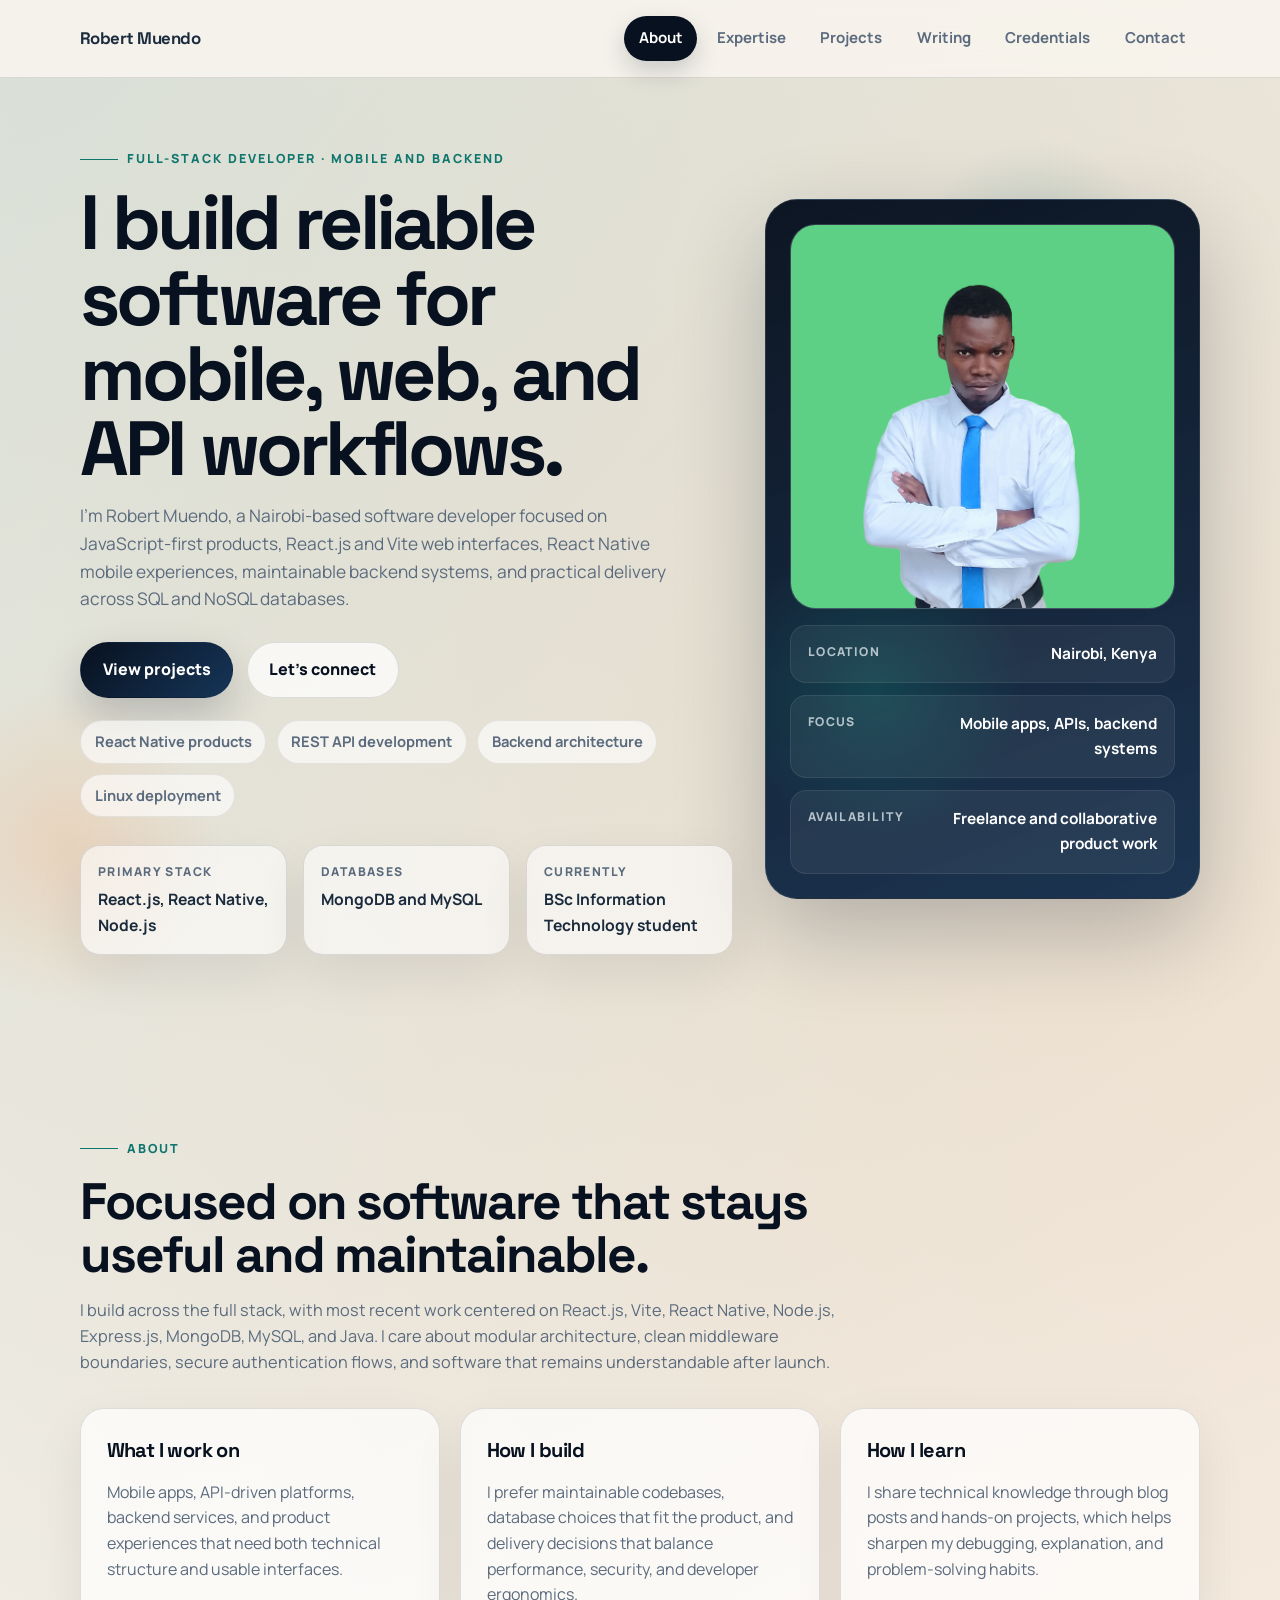
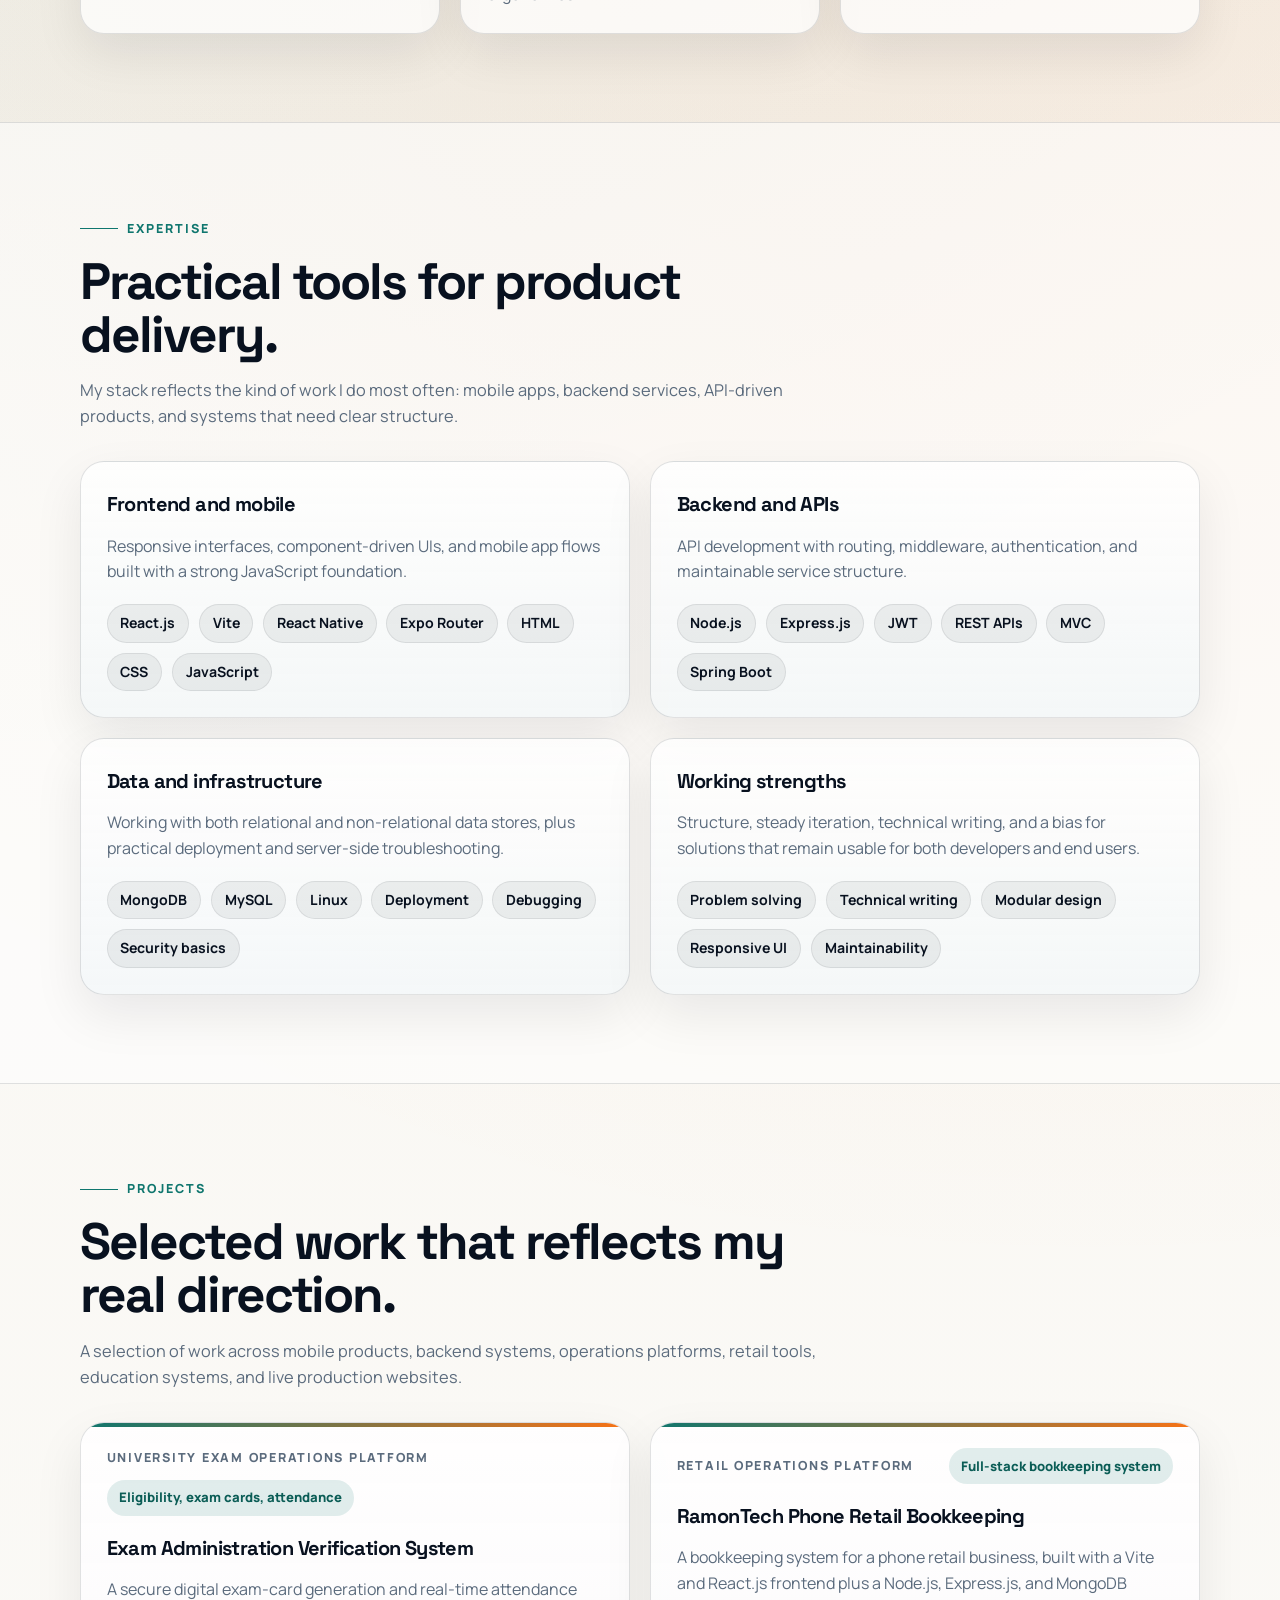
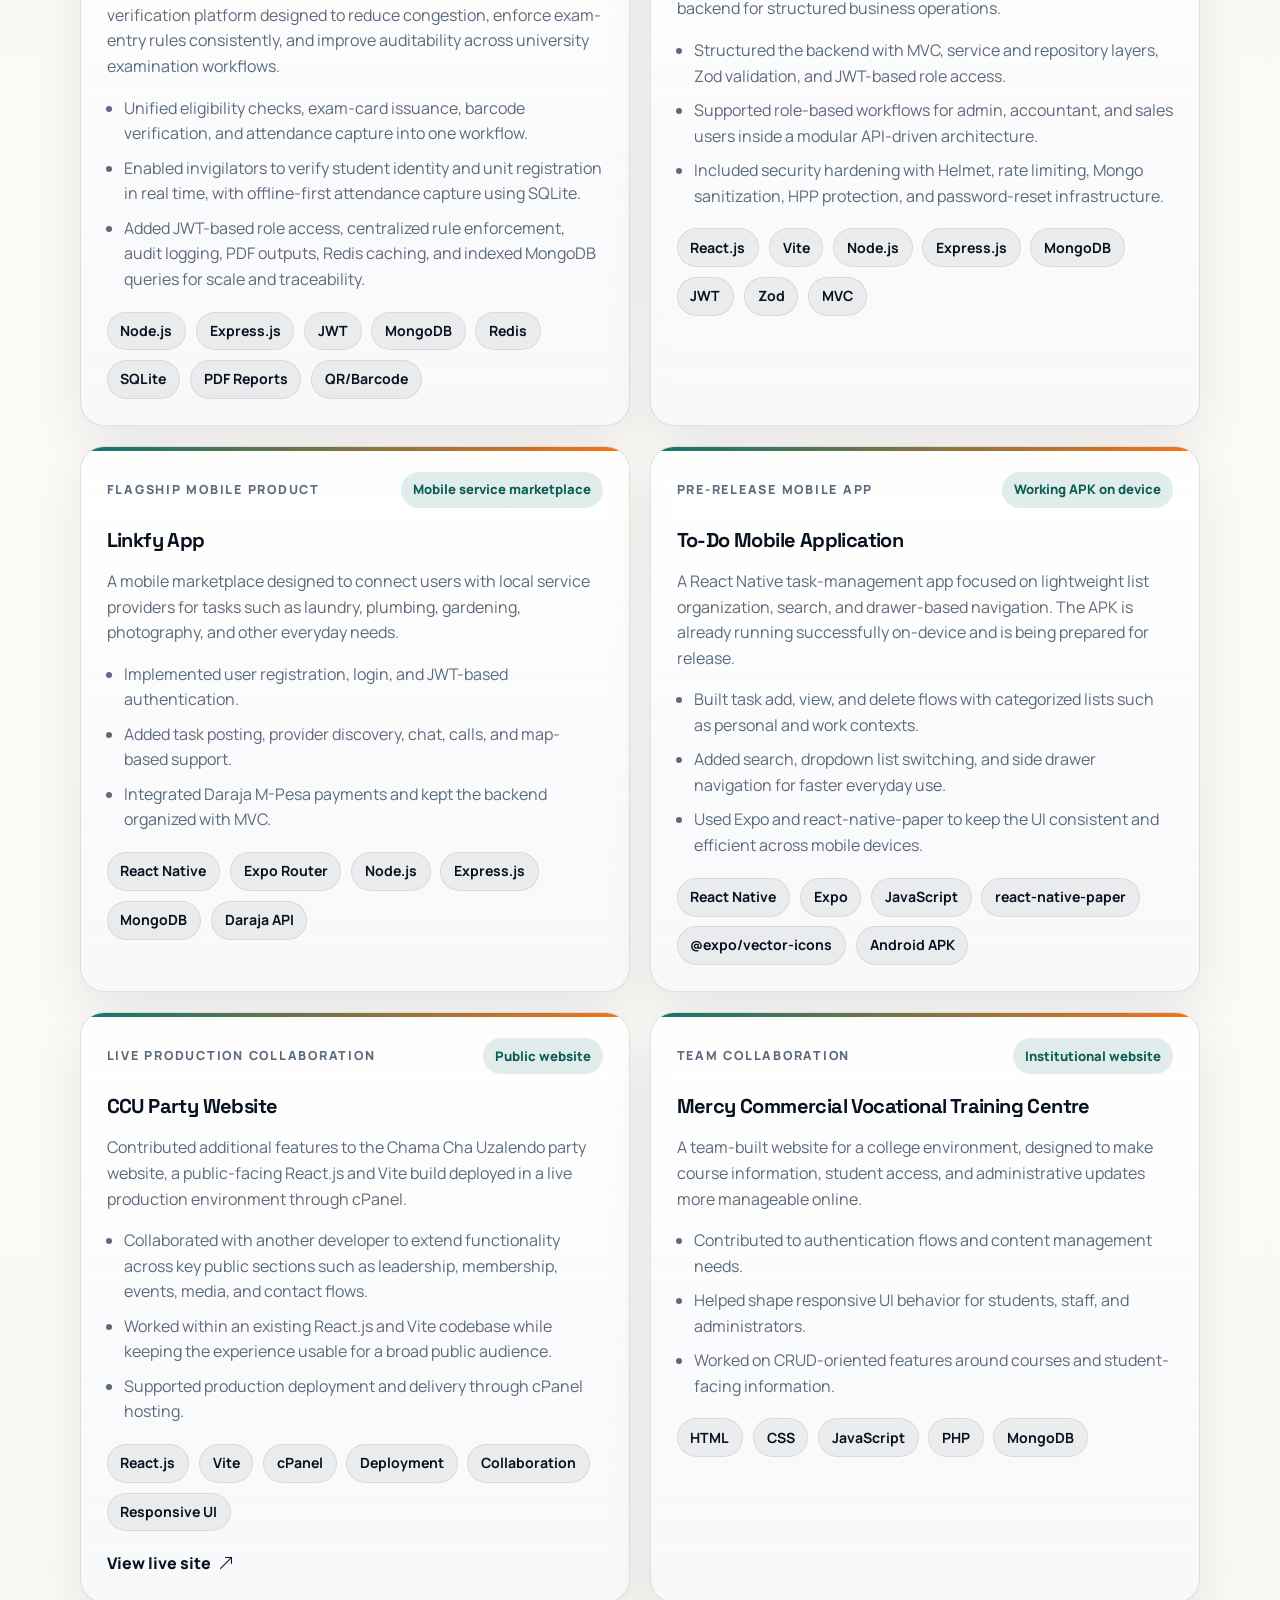
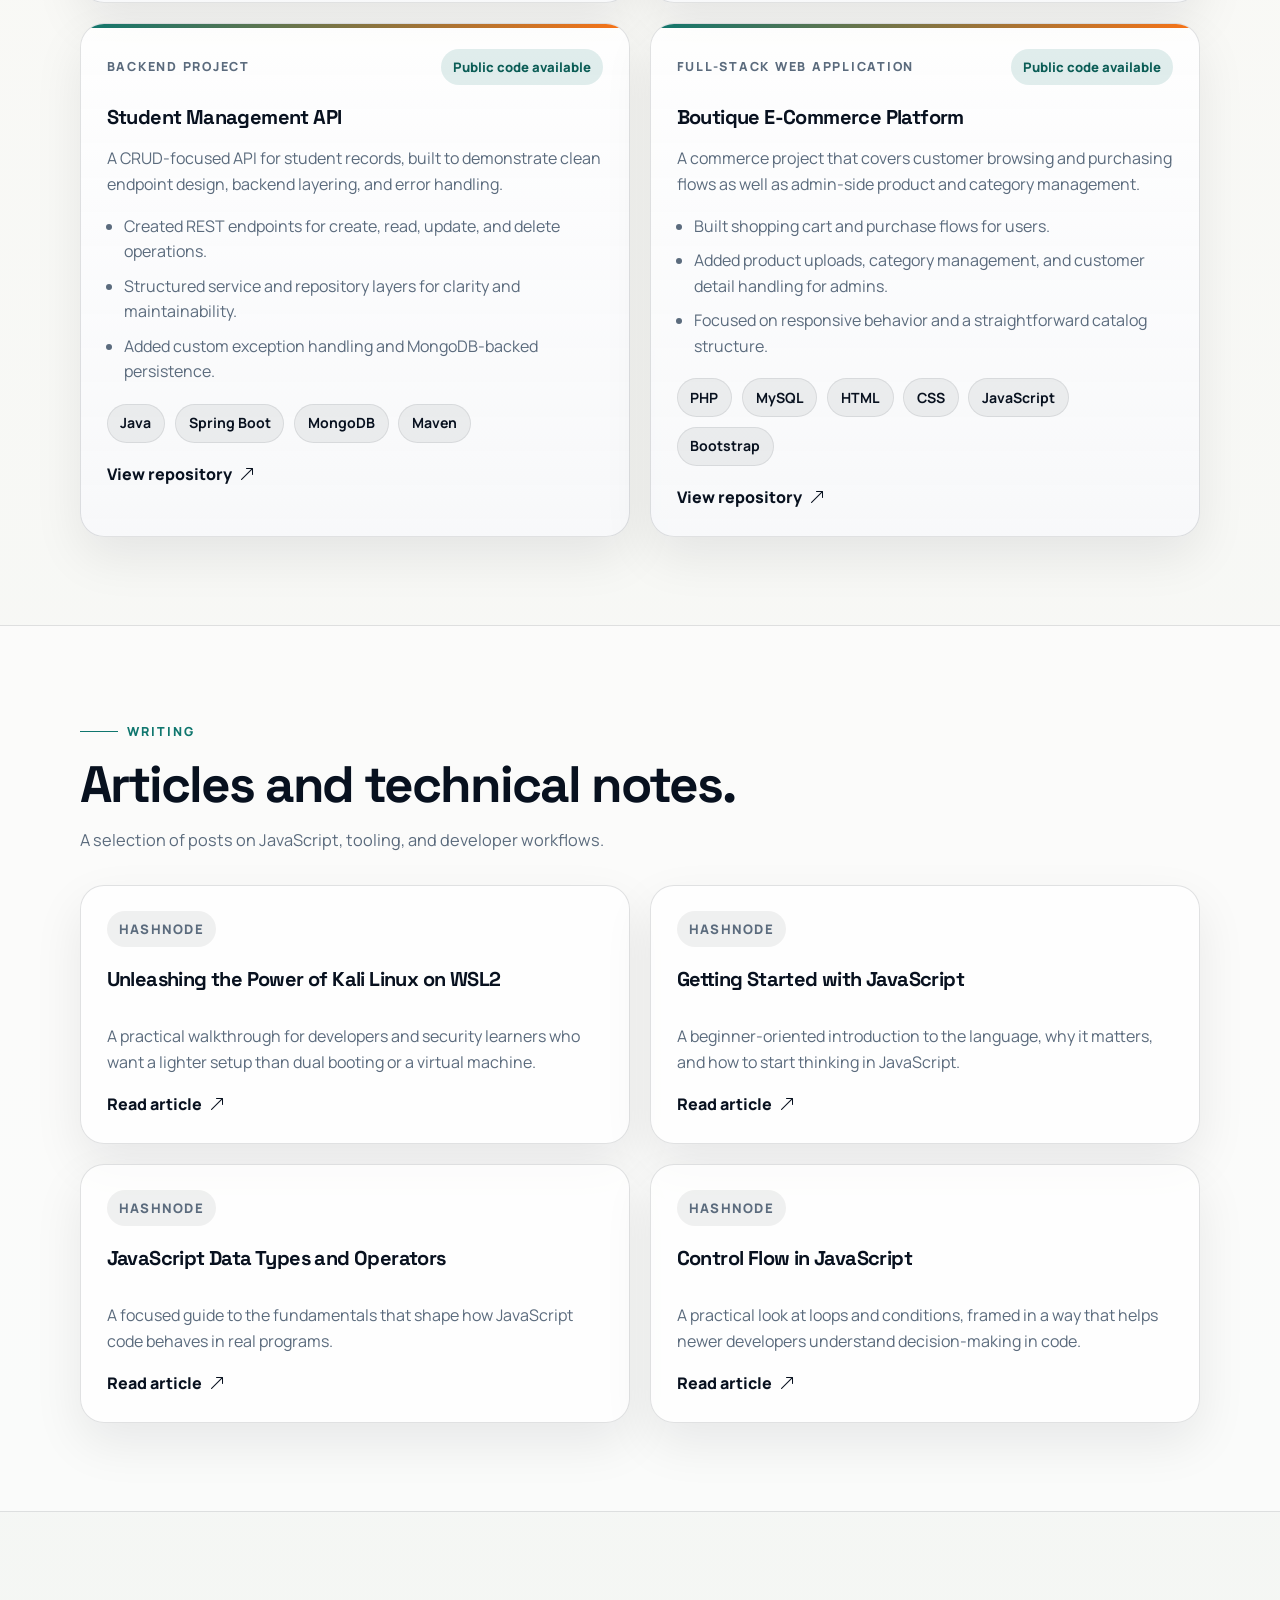
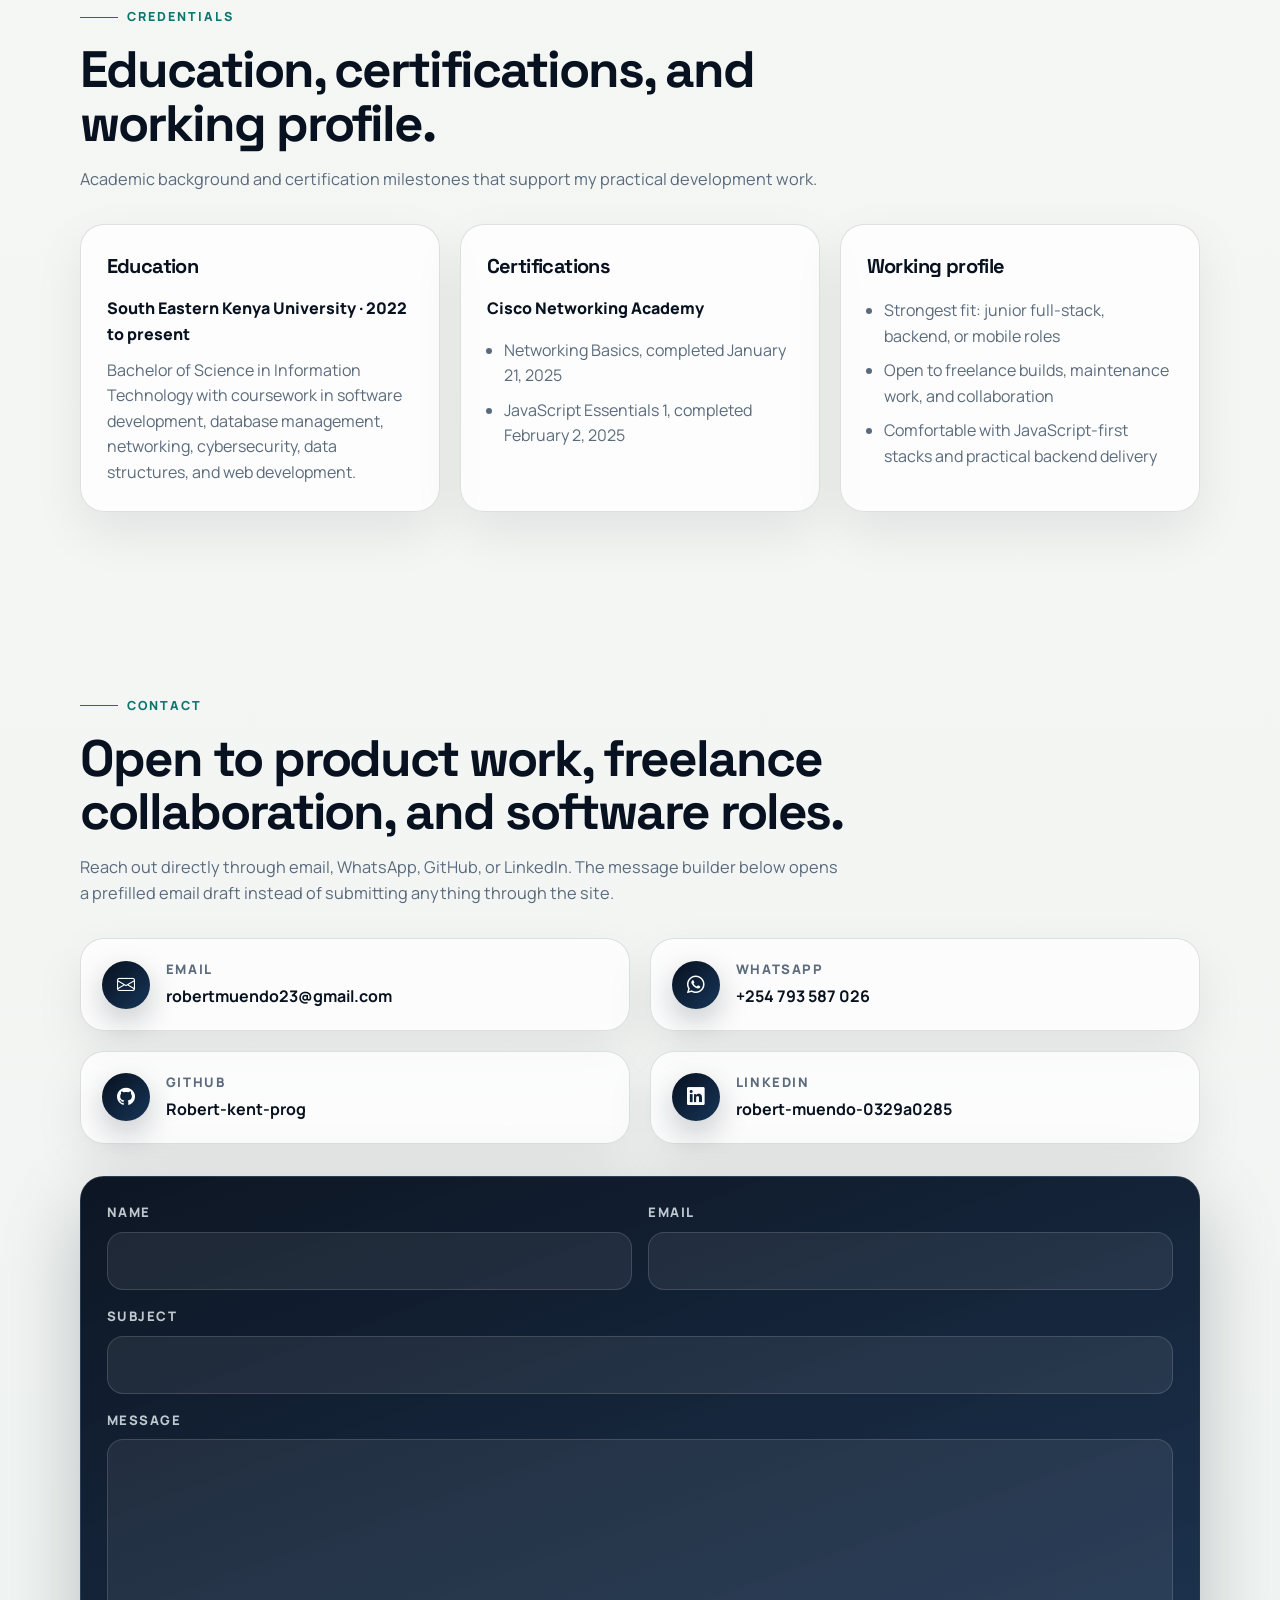
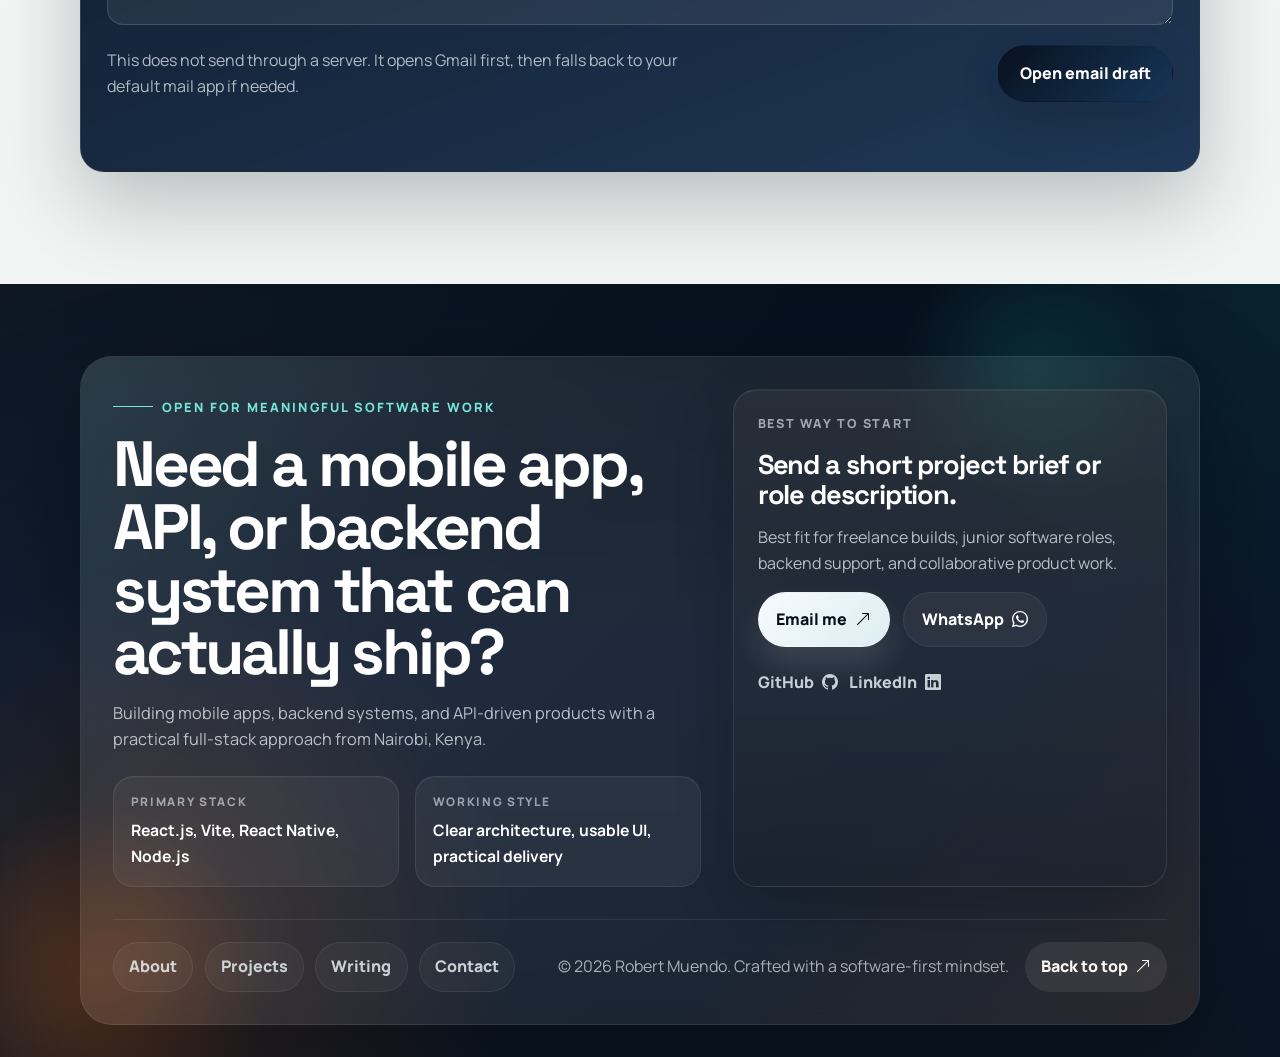
==== index.html @ 4ee04fe5 "Created a new portifolio website with a nice modern UI" ====
<!doctype html>
<html lang="en">
  <head>
    <meta charset="utf-8" />
    <meta content="width=device-width, initial-scale=1" name="viewport" />
    <title>Robert Muendo | Full-Stack Developer</title>
    <meta
      content="Portfolio of Robert Muendo, a Nairobi-based full-stack developer building mobile apps, web interfaces, APIs, and backend systems with React.js, Vite, React Native, Node.js, MongoDB, MySQL, and Java."
      name="description"
    />
    <meta content="#08111f" name="theme-color" />

    <link href="assets/img/favicon.png" rel="icon" />
    <link href="assets/img/apple-touch-icon.png" rel="apple-touch-icon" />

    <link href="https://fonts.googleapis.com" rel="preconnect" />
    <link href="https://fonts.gstatic.com" rel="preconnect" crossorigin />
    <link
      href="https://fonts.googleapis.com/css2?family=Manrope:wght@400;500;600;700;800&family=Space+Grotesk:wght@500;700&display=swap"
      rel="stylesheet"
    />

    <link
      href="assets/vendor/bootstrap-icons/bootstrap-icons.min.css"
      rel="stylesheet"
    />
    <link href="assets/css/main.css" rel="stylesheet" />
  </head>

  <body>
    <a class="skip-link" href="#main-content">Skip to content</a>

    <header class="site-header" id="top">
      <div class="container nav-shell">
        <a class="brand" href="#hero">Robert Muendo</a>

        <button
          class="menu-toggle"
          type="button"
          aria-expanded="false"
          aria-controls="site-nav"
          aria-label="Toggle navigation"
        >
          <span></span>
          <span></span>
        </button>

        <nav class="site-nav" id="site-nav" aria-label="Primary">
          <a href="#about">About</a>
          <a href="#expertise">Expertise</a>
          <a href="#projects">Projects</a>
          <a href="#writing">Writing</a>
          <a href="#credentials">Credentials</a>
          <a href="#contact">Contact</a>
        </nav>
      </div>
    </header>

    <main id="main-content">
      <section class="hero section" id="hero">
        <div class="hero-orb hero-orb-one" aria-hidden="true"></div>
        <div class="hero-orb hero-orb-two" aria-hidden="true"></div>

        <div class="container hero-grid">
          <div class="hero-copy reveal">
            <p class="eyebrow">Full-stack developer · Mobile and backend</p>
            <h1>
              I build reliable software for mobile, web, and API workflows.
            </h1>
            <p class="hero-summary">
              I’m Robert Muendo, a Nairobi-based software developer focused on
              JavaScript-first products, React.js and Vite web interfaces,
              React Native mobile experiences, maintainable backend systems, and
              practical delivery across SQL and NoSQL databases.
            </p>

            <div class="hero-actions">
              <a class="button button-primary" href="#projects"
                >View projects</a
              >
              <a class="button button-secondary" href="#contact"
                >Let's connect</a
              >
            </div>

            <ul class="hero-pills" aria-label="Key focus areas">
              <li>React Native products</li>
              <li>REST API development</li>
              <li>Backend architecture</li>
              <li>Linux deployment</li>
            </ul>

            <div class="hero-highlights">
              <article class="highlight-chip">
                <span>Primary stack</span>
                <strong>React.js, React Native, Node.js</strong>
              </article>
              <article class="highlight-chip">
                <span>Databases</span>
                <strong>MongoDB and MySQL</strong>
              </article>
              <article class="highlight-chip">
                <span>Currently</span>
                <strong>BSc Information Technology student</strong>
              </article>
            </div>
          </div>

          <div class="hero-panel reveal">
            <div class="profile-frame">
              <img
                src="assets/img/my-profile-img.png"
                alt="Portrait of Robert Muendo"
                width="600"
                height="600"
                fetchpriority="high"
                decoding="async"
              />
            </div>

            <div class="profile-meta">
              <div class="meta-item">
                <span>Location</span>
                <strong>Nairobi, Kenya</strong>
              </div>
              <div class="meta-item">
                <span>Focus</span>
                <strong>Mobile apps, APIs, backend systems</strong>
              </div>
              <div class="meta-item">
                <span>Availability</span>
                <strong>Freelance and collaborative product work</strong>
              </div>
            </div>
          </div>
        </div>
      </section>

      <section class="section" id="about">
        <div class="container section-shell">
          <div class="section-heading reveal">
            <p class="eyebrow">About</p>
            <h2>Focused on software that stays useful and maintainable.</h2>
            <p>
              I build across the full stack, with most recent work centered on
              React.js, Vite, React Native, Node.js, Express.js, MongoDB,
              MySQL, and Java. I care about modular architecture, clean
              middleware boundaries, secure authentication flows, and software
              that remains understandable after launch.
            </p>
          </div>

          <div class="about-grid">
            <article class="surface-card reveal">
              <h3>What I work on</h3>
              <p>
                Mobile apps, API-driven platforms, backend services, and product
                experiences that need both technical structure and usable
                interfaces.
              </p>
            </article>

            <article class="surface-card reveal">
              <h3>How I build</h3>
              <p>
                I prefer maintainable codebases, database choices that fit the
                product, and delivery decisions that balance performance,
                security, and developer ergonomics.
              </p>
            </article>

            <article class="surface-card reveal">
              <h3>How I learn</h3>
              <p>
                I share technical knowledge through blog posts and hands-on
                projects, which helps sharpen my debugging, explanation, and
                problem-solving habits.
              </p>
            </article>
          </div>
        </div>
      </section>

      <section class="section section-contrast" id="expertise">
        <div class="container section-shell">
          <div class="section-heading reveal">
            <p class="eyebrow">Expertise</p>
            <h2>Practical tools for product delivery.</h2>
            <p>
              My stack reflects the kind of work I do most often: mobile apps,
              backend services, API-driven products, and systems that need clear
              structure.
            </p>
          </div>

          <div class="skills-grid">
            <article class="stack-card reveal">
              <h3>Frontend and mobile</h3>
              <p>
                Responsive interfaces, component-driven UIs, and mobile app
                flows built with a strong JavaScript foundation.
              </p>
              <div class="tag-list">
                <span class="tag">React.js</span>
                <span class="tag">Vite</span>
                <span class="tag">React Native</span>
                <span class="tag">Expo Router</span>
                <span class="tag">HTML</span>
                <span class="tag">CSS</span>
                <span class="tag">JavaScript</span>
              </div>
            </article>

            <article class="stack-card reveal">
              <h3>Backend and APIs</h3>
              <p>
                API development with routing, middleware, authentication, and
                maintainable service structure.
              </p>
              <div class="tag-list">
                <span class="tag">Node.js</span>
                <span class="tag">Express.js</span>
                <span class="tag">JWT</span>
                <span class="tag">REST APIs</span>
                <span class="tag">MVC</span>
                <span class="tag">Spring Boot</span>
              </div>
            </article>

            <article class="stack-card reveal">
              <h3>Data and infrastructure</h3>
              <p>
                Working with both relational and non-relational data stores,
                plus practical deployment and server-side troubleshooting.
              </p>
              <div class="tag-list">
                <span class="tag">MongoDB</span>
                <span class="tag">MySQL</span>
                <span class="tag">Linux</span>
                <span class="tag">Deployment</span>
                <span class="tag">Debugging</span>
                <span class="tag">Security basics</span>
              </div>
            </article>

            <article class="stack-card reveal">
              <h3>Working strengths</h3>
              <p>
                Structure, steady iteration, technical writing, and a bias for
                solutions that remain usable for both developers and end users.
              </p>
              <div class="tag-list">
                <span class="tag">Problem solving</span>
                <span class="tag">Technical writing</span>
                <span class="tag">Modular design</span>
                <span class="tag">Responsive UI</span>
                <span class="tag">Maintainability</span>
              </div>
            </article>
          </div>
        </div>
      </section>

      <section class="section" id="projects">
        <div class="container section-shell">
          <div class="section-heading reveal">
            <p class="eyebrow">Projects</p>
            <h2>Selected work that reflects my real direction.</h2>
            <p>
              A selection of work across mobile products, backend systems,
              operations platforms, retail tools, education systems, and live
              production websites.
            </p>
          </div>

          <div class="projects-grid">
            <article class="project-card reveal">
              <div class="project-topline">
                <p class="project-kicker">University exam operations platform</p>
                <span class="project-badge">Eligibility, exam cards, attendance</span>
              </div>
              <h3>Exam Administration Verification System</h3>
              <p>
                A secure digital exam-card generation and real-time attendance
                verification platform designed to reduce congestion, enforce
                exam-entry rules consistently, and improve auditability across
                university examination workflows.
              </p>
              <ul class="project-points">
                <li>Unified eligibility checks, exam-card issuance, barcode verification, and attendance capture into one workflow.</li>
                <li>Enabled invigilators to verify student identity and unit registration in real time, with offline-first attendance capture using SQLite.</li>
                <li>Added JWT-based role access, centralized rule enforcement, audit logging, PDF outputs, Redis caching, and indexed MongoDB queries for scale and traceability.</li>
              </ul>
              <div class="tag-list">
                <span class="tag">Node.js</span>
                <span class="tag">Express.js</span>
                <span class="tag">JWT</span>
                <span class="tag">MongoDB</span>
                <span class="tag">Redis</span>
                <span class="tag">SQLite</span>
                <span class="tag">PDF Reports</span>
                <span class="tag">QR/Barcode</span>
              </div>
            </article>

            <article class="project-card reveal">
              <div class="project-topline">
                <p class="project-kicker">Retail operations platform</p>
                <span class="project-badge">Full-stack bookkeeping system</span>
              </div>
              <h3>RamonTech Phone Retail Bookkeeping</h3>
              <p>
                A bookkeeping system for a phone retail business, built with a
                Vite and React.js frontend plus a Node.js, Express.js, and
                MongoDB backend for structured business operations.
              </p>
              <ul class="project-points">
                <li>Structured the backend with MVC, service and repository layers, Zod validation, and JWT-based role access.</li>
                <li>Supported role-based workflows for admin, accountant, and sales users inside a modular API-driven architecture.</li>
                <li>Included security hardening with Helmet, rate limiting, Mongo sanitization, HPP protection, and password-reset infrastructure.</li>
              </ul>
              <div class="tag-list">
                <span class="tag">React.js</span>
                <span class="tag">Vite</span>
                <span class="tag">Node.js</span>
                <span class="tag">Express.js</span>
                <span class="tag">MongoDB</span>
                <span class="tag">JWT</span>
                <span class="tag">Zod</span>
                <span class="tag">MVC</span>
              </div>
            </article>

            <article class="project-card reveal">
              <div class="project-topline">
                <p class="project-kicker">Flagship mobile product</p>
                <span class="project-badge">Mobile service marketplace</span>
              </div>
              <h3>Linkfy App</h3>
              <p>
                A mobile marketplace designed to connect users with local
                service providers for tasks such as laundry, plumbing,
                gardening, photography, and other everyday needs.
              </p>
              <ul class="project-points">
                <li>
                  Implemented user registration, login, and JWT-based
                  authentication.
                </li>
                <li>
                  Added task posting, provider discovery, chat, calls, and
                  map-based support.
                </li>
                <li>
                  Integrated Daraja M-Pesa payments and kept the backend
                  organized with MVC.
                </li>
              </ul>
              <div class="tag-list">
                <span class="tag">React Native</span>
                <span class="tag">Expo Router</span>
                <span class="tag">Node.js</span>
                <span class="tag">Express.js</span>
                <span class="tag">MongoDB</span>
                <span class="tag">Daraja API</span>
              </div>
            </article>

            <article class="project-card reveal">
              <div class="project-topline">
                <p class="project-kicker">Pre-release mobile app</p>
                <span class="project-badge">Working APK on device</span>
              </div>
              <h3>To-Do Mobile Application</h3>
              <p>
                A React Native task-management app focused on lightweight list
                organization, search, and drawer-based navigation. The APK is
                already running successfully on-device and is being prepared for
                release.
              </p>
              <ul class="project-points">
                <li>Built task add, view, and delete flows with categorized lists such as personal and work contexts.</li>
                <li>Added search, dropdown list switching, and side drawer navigation for faster everyday use.</li>
                <li>Used Expo and react-native-paper to keep the UI consistent and efficient across mobile devices.</li>
              </ul>
              <div class="tag-list">
                <span class="tag">React Native</span>
                <span class="tag">Expo</span>
                <span class="tag">JavaScript</span>
                <span class="tag">react-native-paper</span>
                <span class="tag">@expo/vector-icons</span>
                <span class="tag">Android APK</span>
              </div>
            </article>

            <article class="project-card reveal">
              <div class="project-topline">
                <p class="project-kicker">Live production collaboration</p>
                <span class="project-badge">Public website</span>
              </div>
              <h3>CCU Party Website</h3>
              <p>
                Contributed additional features to the Chama Cha Uzalendo party
                website, a public-facing React.js and Vite build deployed in a
                live production environment through cPanel.
              </p>
              <ul class="project-points">
                <li>Collaborated with another developer to extend functionality across key public sections such as leadership, membership, events, media, and contact flows.</li>
                <li>Worked within an existing React.js and Vite codebase while keeping the experience usable for a broad public audience.</li>
                <li>Supported production deployment and delivery through cPanel hosting.</li>
              </ul>
              <div class="tag-list">
                <span class="tag">React.js</span>
                <span class="tag">Vite</span>
                <span class="tag">cPanel</span>
                <span class="tag">Deployment</span>
                <span class="tag">Collaboration</span>
                <span class="tag">Responsive UI</span>
              </div>
              <div class="project-links">
                <a
                  class="text-link"
                  href="https://ccuparty.co.ke/"
                  target="_blank"
                  rel="noopener noreferrer"
                >
                  View live site <i class="bi bi-arrow-up-right"></i>
                </a>
              </div>
            </article>

            <article class="project-card reveal">
              <div class="project-topline">
                <p class="project-kicker">Team collaboration</p>
                <span class="project-badge">Institutional website</span>
              </div>
              <h3>Mercy Commercial Vocational Training Centre</h3>
              <p>
                A team-built website for a college environment, designed to make
                course information, student access, and administrative updates
                more manageable online.
              </p>
              <ul class="project-points">
                <li>
                  Contributed to authentication flows and content management
                  needs.
                </li>
                <li>
                  Helped shape responsive UI behavior for students, staff, and
                  administrators.
                </li>
                <li>
                  Worked on CRUD-oriented features around courses and
                  student-facing information.
                </li>
              </ul>
              <div class="tag-list">
                <span class="tag">HTML</span>
                <span class="tag">CSS</span>
                <span class="tag">JavaScript</span>
                <span class="tag">PHP</span>
                <span class="tag">MongoDB</span>
              </div>
            </article>

            <article class="project-card reveal">
              <div class="project-topline">
                <p class="project-kicker">Backend project</p>
                <span class="project-badge">Public code available</span>
              </div>
              <h3>Student Management API</h3>
              <p>
                A CRUD-focused API for student records, built to demonstrate
                clean endpoint design, backend layering, and error handling.
              </p>
              <ul class="project-points">
                <li>
                  Created REST endpoints for create, read, update, and delete
                  operations.
                </li>
                <li>
                  Structured service and repository layers for clarity and
                  maintainability.
                </li>
                <li>
                  Added custom exception handling and MongoDB-backed
                  persistence.
                </li>
              </ul>
              <div class="tag-list">
                <span class="tag">Java</span>
                <span class="tag">Spring Boot</span>
                <span class="tag">MongoDB</span>
                <span class="tag">Maven</span>
              </div>
              <div class="project-links">
                <a
                  class="text-link"
                  href="https://github.com/Robert-kent-prog/StudentApplication-"
                  target="_blank"
                  rel="noopener noreferrer"
                >
                  View repository <i class="bi bi-arrow-up-right"></i>
                </a>
              </div>
            </article>

            <article class="project-card reveal">
              <div class="project-topline">
                <p class="project-kicker">Full-stack web application</p>
                <span class="project-badge">Public code available</span>
              </div>
              <h3>Boutique E-Commerce Platform</h3>
              <p>
                A commerce project that covers customer browsing and purchasing
                flows as well as admin-side product and category management.
              </p>
              <ul class="project-points">
                <li>Built shopping cart and purchase flows for users.</li>
                <li>
                  Added product uploads, category management, and customer
                  detail handling for admins.
                </li>
                <li>
                  Focused on responsive behavior and a straightforward catalog
                  structure.
                </li>
              </ul>
              <div class="tag-list">
                <span class="tag">PHP</span>
                <span class="tag">MySQL</span>
                <span class="tag">HTML</span>
                <span class="tag">CSS</span>
                <span class="tag">JavaScript</span>
                <span class="tag">Bootstrap</span>
              </div>
              <div class="project-links">
                <a
                  class="text-link"
                  href="https://github.com/Robert-kent-prog/webproject"
                  target="_blank"
                  rel="noopener noreferrer"
                >
                  View repository <i class="bi bi-arrow-up-right"></i>
                </a>
              </div>
            </article>
          </div>
        </div>
      </section>

      <section class="section section-contrast" id="writing">
        <div class="container section-shell">
          <div class="section-heading reveal">
            <p class="eyebrow">Writing</p>
            <h2>Articles and technical notes.</h2>
            <p>
              A selection of posts on JavaScript, tooling, and developer
              workflows.
            </p>
          </div>

          <div class="articles-grid">
            <a
              class="article-card reveal"
              href="https://kali-linux-chronicles.hashnode.dev/kali-linux-wsl2-installation-guide"
              target="_blank"
              rel="noopener noreferrer"
            >
              <span class="article-source">Hashnode</span>
              <h3>Unleashing the Power of Kali Linux on WSL2</h3>
              <p>
                A practical walkthrough for developers and security learners who
                want a lighter setup than dual booting or a virtual machine.
              </p>
              <span class="text-link"
                >Read article <i class="bi bi-arrow-up-right"></i
              ></span>
            </a>

            <a
              class="article-card reveal"
              href="https://javascript-for-beginners.hashnode.dev/introduction-to-javascript"
              target="_blank"
              rel="noopener noreferrer"
            >
              <span class="article-source">Hashnode</span>
              <h3>Getting Started with JavaScript</h3>
              <p>
                A beginner-oriented introduction to the language, why it
                matters, and how to start thinking in JavaScript.
              </p>
              <span class="text-link"
                >Read article <i class="bi bi-arrow-up-right"></i
              ></span>
            </a>

            <a
              class="article-card reveal"
              href="https://javascript-for-beginners.hashnode.dev/understanding-javascript-data-types-and-operators"
              target="_blank"
              rel="noopener noreferrer"
            >
              <span class="article-source">Hashnode</span>
              <h3>JavaScript Data Types and Operators</h3>
              <p>
                A focused guide to the fundamentals that shape how JavaScript
                code behaves in real programs.
              </p>
              <span class="text-link"
                >Read article <i class="bi bi-arrow-up-right"></i
              ></span>
            </a>

            <a
              class="article-card reveal"
              href="https://javascript-for-beginners.hashnode.dev/control-flow-in-javascript-loops-and-conditions"
              target="_blank"
              rel="noopener noreferrer"
            >
              <span class="article-source">Hashnode</span>
              <h3>Control Flow in JavaScript</h3>
              <p>
                A practical look at loops and conditions, framed in a way that
                helps newer developers understand decision-making in code.
              </p>
              <span class="text-link"
                >Read article <i class="bi bi-arrow-up-right"></i
              ></span>
            </a>
          </div>
        </div>
      </section>

      <section class="section" id="credentials">
        <div class="container section-shell">
          <div class="section-heading reveal">
            <p class="eyebrow">Credentials</p>
            <h2>Education, certifications, and working profile.</h2>
            <p>
              Academic background and certification milestones that support my
              practical development work.
            </p>
          </div>

          <div class="credentials-grid">
            <article class="surface-card reveal">
              <h3>Education</h3>
              <p class="meta-line">
                South Eastern Kenya University · 2022 to present
              </p>
              <p>
                Bachelor of Science in Information Technology with coursework in
                software development, database management, networking,
                cybersecurity, data structures, and web development.
              </p>
            </article>

            <article class="surface-card reveal">
              <h3>Certifications</h3>
              <p class="meta-line">Cisco Networking Academy</p>
              <ul class="simple-list">
                <li>Networking Basics, completed January 21, 2025</li>
                <li>JavaScript Essentials 1, completed February 2, 2025</li>
              </ul>
            </article>

            <article class="surface-card reveal">
              <h3>Working profile</h3>
              <ul class="simple-list">
                <li>
                  Strongest fit: junior full-stack, backend, or mobile roles
                </li>
                <li>
                  Open to freelance builds, maintenance work, and collaboration
                </li>
                <li>
                  Comfortable with JavaScript-first stacks and practical backend
                  delivery
                </li>
              </ul>
            </article>
          </div>
        </div>
      </section>

      <section class="section contact-section" id="contact">
        <div class="container contact-shell">
          <div class="section-heading reveal">
            <p class="eyebrow">Contact</p>
            <h2>
              Open to product work, freelance collaboration, and software roles.
            </h2>
            <p>
              Reach out directly through email, WhatsApp, GitHub, or LinkedIn.
              The message builder below opens a prefilled email draft instead of
              submitting anything through the site.
            </p>
          </div>

          <div class="contact-grid">
            <a
              class="contact-card reveal"
              href="mailto:robertmuendo23@gmail.com"
            >
              <i class="bi bi-envelope"></i>
              <div>
                <span>Email</span>
                <strong>robertmuendo23@gmail.com</strong>
              </div>
            </a>

            <a
              class="contact-card reveal"
              href="https://wa.me/254793587026"
              target="_blank"
              rel="noopener noreferrer"
            >
              <i class="bi bi-whatsapp"></i>
              <div>
                <span>WhatsApp</span>
                <strong>+254 793 587 026</strong>
              </div>
            </a>

            <a
              class="contact-card reveal"
              href="https://github.com/Robert-kent-prog"
              target="_blank"
              rel="noopener noreferrer"
            >
              <i class="bi bi-github"></i>
              <div>
                <span>GitHub</span>
                <strong>Robert-kent-prog</strong>
              </div>
            </a>

            <a
              class="contact-card reveal"
              href="https://www.linkedin.com/in/robert-muendo-0329a0285/"
              target="_blank"
              rel="noopener noreferrer"
            >
              <i class="bi bi-linkedin"></i>
              <div>
                <span>LinkedIn</span>
                <strong>robert-muendo-0329a0285</strong>
              </div>
            </a>
          </div>

          <div class="contact-panel reveal">
            <form
              id="contact-form"
              class="contact-form"
              data-recipient="robertmuendo23@gmail.com"
              novalidate
            >
              <div class="field-grid">
                <label>
                  <span>Name</span>
                  <input
                    type="text"
                    name="your-name"
                    autocomplete="name"
                    required
                  />
                </label>

                <label>
                  <span>Email</span>
                  <input
                    type="email"
                    name="your-email"
                    autocomplete="email"
                    required
                  />
                </label>

                <label class="field-full">
                  <span>Subject</span>
                  <input type="text" name="your-subject" required />
                </label>

                <label class="field-full">
                  <span>Message</span>
                  <textarea name="your-message" rows="6" required></textarea>
                </label>
              </div>

              <div class="form-footer">
                <p class="form-note">
                  This does not send through a server. It opens Gmail first,
                  then falls back to your default mail app if needed.
                </p>
                <button
                  class="button button-primary"
                  id="submit-button"
                  type="submit"
                >
                  Open email draft
                </button>
              </div>

              <p
                class="form-status"
                id="form-status"
                role="status"
                aria-live="polite"
              ></p>
            </form>
          </div>
        </div>
      </section>
    </main>

    <footer class="site-footer">
      <div class="footer-orb footer-orb-one" aria-hidden="true"></div>
      <div class="footer-orb footer-orb-two" aria-hidden="true"></div>

      <div class="container footer-shell">
        <div class="footer-grid">
          <div class="footer-brand-block">
            <p class="footer-kicker">Open for meaningful software work</p>
            <h2>Need a mobile app, API, or backend system that can actually ship?</h2>
            <p class="footer-summary">
              Building mobile apps, backend systems, and API-driven products
              with a practical full-stack approach from Nairobi, Kenya.
            </p>

            <div class="footer-metrics">
              <article class="footer-metric">
                <span>Primary stack</span>
                <strong>React.js, Vite, React Native, Node.js</strong>
              </article>
              <article class="footer-metric">
                <span>Working style</span>
                <strong>Clear architecture, usable UI, practical delivery</strong>
              </article>
            </div>
          </div>

          <aside class="footer-cta-card">
            <p class="footer-label">Best way to start</p>
            <h3>Send a short project brief or role description.</h3>
            <p class="footer-cta-copy">
              Best fit for freelance builds, junior software roles, backend
              support, and collaborative product work.
            </p>

            <div class="footer-cta-actions">
              <a class="footer-cta-primary" href="mailto:robertmuendo23@gmail.com">
                Email me <i class="bi bi-arrow-up-right"></i>
              </a>
              <a
                class="footer-cta-secondary"
                href="https://wa.me/254793587026"
                target="_blank"
                rel="noopener noreferrer"
              >
                WhatsApp <i class="bi bi-whatsapp"></i>
              </a>
            </div>

            <div class="footer-mini-links">
              <a
                href="https://github.com/Robert-kent-prog"
                target="_blank"
                rel="noopener noreferrer"
              >
                GitHub <i class="bi bi-github"></i>
              </a>
              <a
                href="https://www.linkedin.com/in/robert-muendo-0329a0285/"
                target="_blank"
                rel="noopener noreferrer"
              >
                LinkedIn <i class="bi bi-linkedin"></i>
              </a>
            </div>
          </aside>
        </div>

        <div class="footer-base">
          <nav class="footer-nav" aria-label="Footer">
            <a href="#about">About</a>
            <a href="#projects">Projects</a>
            <a href="#writing">Writing</a>
            <a href="#contact">Contact</a>
          </nav>

          <div class="footer-credit">
            <p>
              © <span id="current-year"></span> Robert Muendo. Crafted with a
              software-first mindset.
            </p>
            <a href="#top" class="footer-top-link"
              >Back to top <i class="bi bi-arrow-up-right"></i
            ></a>
          </div>
        </div>
      </div>
    </footer>

    <script src="assets/js/main.js"></script>
  </body>
</html>
---- assets/css/main.css ----
:root {
  --font-body: "Manrope", "Segoe UI", sans-serif;
  --font-display: "Space Grotesk", "Segoe UI", sans-serif;
  --background: #f7f4ee;
  --background-alt: #eef3f1;
  --card: rgba(255, 255, 255, 0.72);
  --card-strong: #ffffff;
  --heading: #08111f;
  --text: #1b2b3e;
  --muted: #5b6b7d;
  --accent: #0f766e;
  --accent-deep: #0b5d56;
  --accent-soft: rgba(15, 118, 110, 0.12);
  --accent-2: #f97316;
  --border: rgba(8, 17, 31, 0.12);
  --shadow: 0 28px 80px rgba(8, 17, 31, 0.14);
  --shadow-soft: 0 20px 50px rgba(8, 17, 31, 0.08);
}

*,
*::before,
*::after {
  box-sizing: border-box;
}

html {
  scroll-behavior: smooth;
}

body {
  margin: 0;
  min-height: 100vh;
  font-family: var(--font-body);
  color: var(--text);
  background:
    radial-gradient(circle at top left, rgba(15, 118, 110, 0.13), transparent 26%),
    radial-gradient(circle at 85% 10%, rgba(249, 115, 22, 0.12), transparent 24%),
    linear-gradient(180deg, var(--background) 0%, #fbfaf7 42%, var(--background-alt) 100%);
  line-height: 1.6;
}

img {
  display: block;
  max-width: 100%;
}

a {
  color: inherit;
  text-decoration: none;
}

button,
input,
textarea {
  font: inherit;
}

button {
  cursor: pointer;
}

h1,
h2,
h3,
h4,
h5,
h6 {
  margin: 0;
  color: var(--heading);
}

p {
  margin: 0;
}

.container {
  width: min(1120px, calc(100% - 2rem));
  margin: 0 auto;
}

.section {
  position: relative;
  padding: 5.5rem 0;
  scroll-margin-top: 6rem;
}

.section-contrast {
  background: rgba(255, 255, 255, 0.55);
  border-top: 1px solid var(--border);
  border-bottom: 1px solid var(--border);
}

.skip-link {
  position: absolute;
  left: 1rem;
  top: -4rem;
  z-index: 100;
  padding: 0.8rem 1rem;
  border-radius: 999px;
  background: var(--heading);
  color: #ffffff;
  font-weight: 700;
}

.skip-link:focus {
  top: 1rem;
}

.site-header {
  position: sticky;
  top: 0;
  z-index: 50;
  backdrop-filter: blur(16px);
  background: rgba(250, 247, 240, 0.8);
  border-bottom: 1px solid var(--border);
}

.nav-shell {
  position: relative;
  display: flex;
  align-items: center;
  justify-content: space-between;
  gap: 1rem;
  min-height: 4.8rem;
}

.brand {
  font-family: var(--font-display);
  font-size: 1.05rem;
  font-weight: 700;
  letter-spacing: -0.03em;
}

.site-nav {
  display: flex;
  align-items: center;
  gap: 0.35rem;
}

.site-nav a {
  padding: 0.65rem 0.9rem;
  border-radius: 999px;
  color: var(--muted);
  font-size: 0.94rem;
  font-weight: 700;
  transition:
    color 0.2s ease,
    background-color 0.2s ease,
    transform 0.2s ease;
}

.site-nav a:hover,
.site-nav a:focus-visible {
  color: var(--heading);
  background: rgba(8, 17, 31, 0.06);
}

.site-nav a.active {
  color: #ffffff;
  background: var(--heading);
  box-shadow: 0 10px 24px rgba(8, 17, 31, 0.18);
}

.menu-toggle {
  display: none;
  align-items: center;
  justify-content: center;
  flex-direction: column;
  gap: 0.35rem;
  width: 3rem;
  height: 3rem;
  padding: 0;
  border: 1px solid var(--border);
  border-radius: 50%;
  background: rgba(255, 255, 255, 0.72);
}

.menu-toggle span {
  display: block;
  width: 1.15rem;
  height: 2px;
  border-radius: 999px;
  background: var(--heading);
  transition:
    transform 0.2s ease,
    opacity 0.2s ease;
}

.menu-toggle[aria-expanded="true"] span:first-child {
  transform: translateY(4px) rotate(45deg);
}

.menu-toggle[aria-expanded="true"] span:last-child {
  transform: translateY(-4px) rotate(-45deg);
}

.hero {
  overflow: hidden;
  padding-top: 4rem;
}

.hero-grid {
  position: relative;
  display: grid;
  grid-template-columns: minmax(0, 1.2fr) minmax(320px, 0.8fr);
  gap: 2rem;
  align-items: center;
}

.hero-copy {
  position: relative;
  z-index: 1;
}

.eyebrow {
  display: inline-flex;
  align-items: center;
  gap: 0.55rem;
  margin-bottom: 1rem;
  color: var(--accent);
  font-size: 0.78rem;
  font-weight: 800;
  letter-spacing: 0.16em;
  text-transform: uppercase;
}

.eyebrow::before {
  content: "";
  width: 2.4rem;
  height: 1px;
  background: currentColor;
}

.hero-copy h1 {
  max-width: 12ch;
  margin-bottom: 1rem;
  font-family: var(--font-display);
  font-size: clamp(2.8rem, 6vw, 5.2rem);
  line-height: 0.98;
  letter-spacing: -0.05em;
}

.hero-summary {
  max-width: 38rem;
  margin-bottom: 1.8rem;
  color: var(--muted);
  font-size: 1.08rem;
}

.hero-actions {
  display: flex;
  flex-wrap: wrap;
  gap: 0.85rem;
  margin-bottom: 1.4rem;
}

.button {
  display: inline-flex;
  align-items: center;
  justify-content: center;
  min-height: 3.2rem;
  padding: 0.9rem 1.35rem;
  border: 1px solid transparent;
  border-radius: 999px;
  font-weight: 800;
  transition:
    transform 0.2s ease,
    box-shadow 0.2s ease,
    background-color 0.2s ease,
    border-color 0.2s ease;
}

.button:hover,
.button:focus-visible {
  transform: translateY(-2px);
}

.button:disabled {
  cursor: wait;
  opacity: 0.75;
  transform: none;
}

.button-primary {
  background: linear-gradient(135deg, var(--heading), #163558);
  color: #ffffff;
  box-shadow: 0 18px 40px rgba(8, 17, 31, 0.2);
}

.button-secondary {
  border-color: var(--border);
  background: rgba(255, 255, 255, 0.74);
  color: var(--heading);
}

.hero-pills {
  display: flex;
  flex-wrap: wrap;
  gap: 0.65rem;
  margin: 0 0 1.75rem;
  padding: 0;
  list-style: none;
}

.hero-pills li {
  padding: 0.55rem 0.85rem;
  border: 1px solid rgba(8, 17, 31, 0.08);
  border-radius: 999px;
  background: rgba(255, 255, 255, 0.62);
  color: var(--muted);
  font-size: 0.92rem;
  font-weight: 700;
}

.hero-highlights {
  display: grid;
  grid-template-columns: repeat(3, minmax(0, 1fr));
  gap: 1rem;
}

.highlight-chip {
  padding: 1rem 1.05rem;
  border: 1px solid var(--border);
  border-radius: 1.25rem;
  background: rgba(255, 255, 255, 0.58);
  box-shadow: var(--shadow-soft);
}

.highlight-chip span {
  display: block;
  margin-bottom: 0.35rem;
  color: var(--muted);
  font-size: 0.76rem;
  font-weight: 800;
  letter-spacing: 0.12em;
  text-transform: uppercase;
}

.highlight-chip strong {
  font-size: 0.98rem;
  line-height: 1.45;
}

.hero-panel {
  position: relative;
  padding: 1.5rem;
  border: 1px solid rgba(255, 255, 255, 0.1);
  border-radius: 2rem;
  overflow: hidden;
  background: linear-gradient(160deg, rgba(8, 17, 31, 0.98), rgba(15, 41, 72, 0.94));
  box-shadow: 0 34px 90px rgba(8, 17, 31, 0.24);
}

.hero-panel::before {
  content: "";
  position: absolute;
  left: -10%;
  bottom: 8%;
  width: 70%;
  aspect-ratio: 1;
  border-radius: 50%;
  background: radial-gradient(circle, rgba(15, 118, 110, 0.34), transparent 70%);
}

.profile-frame {
  position: relative;
  z-index: 1;
  aspect-ratio: 1 / 1;
  overflow: hidden;
  border: 1px solid rgba(255, 255, 255, 0.14);
  border-radius: 1.6rem;
  background: linear-gradient(180deg, rgba(255, 255, 255, 0.08), rgba(255, 255, 255, 0.02));
}

.profile-frame img {
  width: 100%;
  height: 100%;
  object-fit: cover;
}

.profile-meta {
  position: relative;
  z-index: 1;
  display: grid;
  gap: 0.75rem;
  margin-top: 1rem;
}

.meta-item {
  display: flex;
  align-items: flex-start;
  justify-content: space-between;
  gap: 1rem;
  padding: 1rem 1.05rem;
  border: 1px solid rgba(255, 255, 255, 0.08);
  border-radius: 1rem;
  background: rgba(255, 255, 255, 0.06);
}

.meta-item span {
  color: rgba(236, 244, 248, 0.72);
  font-size: 0.76rem;
  font-weight: 800;
  letter-spacing: 0.12em;
  text-transform: uppercase;
}

.meta-item strong {
  max-width: 14rem;
  color: #ffffff;
  font-size: 0.96rem;
  text-align: right;
}

.section-shell,
.contact-shell {
  display: grid;
  gap: 2rem;
}

.section-heading {
  max-width: 48rem;
}

.section-heading h2 {
  margin-bottom: 1rem;
  font-family: var(--font-display);
  font-size: clamp(2rem, 4vw, 3.3rem);
  line-height: 1.04;
  letter-spacing: -0.04em;
}

.section-heading p:not(.eyebrow) {
  color: var(--muted);
  font-size: 1.02rem;
}

.about-grid,
.skills-grid,
.projects-grid,
.articles-grid,
.credentials-grid,
.contact-grid {
  display: grid;
  gap: 1.25rem;
}

.about-grid {
  grid-template-columns: repeat(3, minmax(0, 1fr));
}

.surface-card,
.stack-card,
.project-card,
.article-card,
.contact-card,
.contact-panel {
  border: 1px solid var(--border);
  border-radius: 1.5rem;
  background: var(--card);
  box-shadow: var(--shadow-soft);
}

.surface-card,
.stack-card,
.project-card,
.contact-panel {
  padding: 1.6rem;
}

.surface-card h3,
.stack-card h3,
.project-card h3,
.article-card h3 {
  margin-bottom: 0.85rem;
  font-family: var(--font-display);
  font-size: 1.25rem;
  letter-spacing: -0.03em;
}

.surface-card p,
.stack-card p,
.project-card p,
.article-card p {
  color: var(--muted);
}

.skills-grid {
  grid-template-columns: repeat(2, minmax(0, 1fr));
}

.stack-card {
  background: linear-gradient(180deg, rgba(255, 255, 255, 0.78), rgba(242, 246, 248, 0.72));
}

.tag-list {
  display: flex;
  flex-wrap: wrap;
  gap: 0.6rem;
  margin-top: 1.2rem;
}

.tag {
  padding: 0.45rem 0.8rem;
  border: 1px solid rgba(8, 17, 31, 0.08);
  border-radius: 999px;
  background: rgba(8, 17, 31, 0.06);
  color: var(--heading);
  font-size: 0.88rem;
  font-weight: 700;
}

.projects-grid {
  grid-template-columns: repeat(2, minmax(0, 1fr));
}

.project-card {
  position: relative;
  overflow: hidden;
  background: linear-gradient(180deg, rgba(255, 255, 255, 0.86), rgba(247, 248, 251, 0.8));
}

.project-card::before {
  content: "";
  position: absolute;
  inset: 0 0 auto;
  height: 4px;
  background: linear-gradient(90deg, var(--accent), var(--accent-2));
}

.project-topline {
  display: flex;
  flex-wrap: wrap;
  align-items: center;
  justify-content: space-between;
  gap: 0.75rem;
  margin-bottom: 1rem;
}

.project-kicker {
  color: var(--accent);
  font-size: 0.78rem;
  font-weight: 800;
  letter-spacing: 0.14em;
  text-transform: uppercase;
}

.project-badge {
  display: inline-flex;
  align-items: center;
  padding: 0.45rem 0.75rem;
  border-radius: 999px;
  background: var(--accent-soft);
  color: var(--accent-deep);
  font-size: 0.82rem;
  font-weight: 800;
}

.project-points,
.simple-list {
  margin: 1rem 0 0;
  padding-left: 1.1rem;
  color: var(--muted);
}

.project-points li + li,
.simple-list li + li {
  margin-top: 0.55rem;
}

.project-links {
  margin-top: 1.2rem;
}

.text-link {
  display: inline-flex;
  align-items: center;
  gap: 0.45rem;
  color: var(--heading);
  font-weight: 800;
}

.text-link i {
  transition: transform 0.2s ease;
}

.text-link:hover i,
.text-link:focus-visible i {
  transform: translate(2px, -2px);
}

.articles-grid {
  grid-template-columns: repeat(2, minmax(0, 1fr));
}

.article-card {
  display: flex;
  flex-direction: column;
  gap: 1rem;
  padding: 1.6rem;
  transition:
    transform 0.25s ease,
    box-shadow 0.25s ease,
    border-color 0.25s ease;
}

.article-source {
  display: inline-flex;
  width: max-content;
  padding: 0.45rem 0.75rem;
  border-radius: 999px;
  background: rgba(8, 17, 31, 0.06);
  color: var(--muted);
  font-size: 0.82rem;
  font-weight: 800;
  letter-spacing: 0.1em;
  text-transform: uppercase;
}

.credentials-grid {
  grid-template-columns: repeat(3, minmax(0, 1fr));
}

.meta-line {
  margin-bottom: 0.65rem;
  color: var(--heading) !important;
  font-weight: 800;
}

.contact-section {
  padding-bottom: 6rem;
}

.contact-grid {
  grid-template-columns: repeat(2, minmax(0, 1fr));
}

.contact-card {
  display: flex;
  align-items: center;
  gap: 1rem;
  padding: 1.25rem 1.3rem;
  transition:
    transform 0.25s ease,
    box-shadow 0.25s ease,
    border-color 0.25s ease;
}

.contact-card i {
  display: grid;
  flex-shrink: 0;
  place-items: center;
  width: 3rem;
  height: 3rem;
  border-radius: 50%;
  background: linear-gradient(135deg, var(--heading), #163558);
  color: #ffffff;
  font-size: 1.1rem;
  box-shadow: 0 12px 30px rgba(8, 17, 31, 0.22);
}

.contact-card span {
  display: block;
  margin-bottom: 0.25rem;
  color: var(--muted);
  font-size: 0.82rem;
  font-weight: 800;
  letter-spacing: 0.12em;
  text-transform: uppercase;
}

.contact-card strong {
  color: var(--heading);
  font-size: 1rem;
  word-break: break-word;
}

.contact-panel {
  background: linear-gradient(160deg, rgba(8, 17, 31, 0.98), rgba(16, 42, 74, 0.94));
  border-color: rgba(255, 255, 255, 0.08);
  box-shadow: 0 30px 80px rgba(8, 17, 31, 0.24);
}

.contact-form {
  display: grid;
  gap: 1.25rem;
}

.field-grid {
  display: grid;
  grid-template-columns: repeat(2, minmax(0, 1fr));
  gap: 1rem;
}

.field-full {
  grid-column: 1 / -1;
}

.contact-form label {
  display: grid;
  gap: 0.55rem;
}

.contact-form label span {
  color: rgba(236, 244, 248, 0.8);
  font-size: 0.82rem;
  font-weight: 800;
  letter-spacing: 0.12em;
  text-transform: uppercase;
}

.contact-form input,
.contact-form textarea {
  width: 100%;
  padding: 0.95rem 1rem;
  border: 1px solid rgba(255, 255, 255, 0.14);
  border-radius: 1rem;
  background: rgba(255, 255, 255, 0.07);
  color: #ffffff;
  outline: none;
  transition:
    border-color 0.2s ease,
    background-color 0.2s ease;
}

.contact-form input:focus,
.contact-form textarea:focus {
  border-color: rgba(249, 115, 22, 0.72);
  background: rgba(255, 255, 255, 0.1);
}

.form-footer {
  display: flex;
  flex-wrap: wrap;
  align-items: center;
  justify-content: space-between;
  gap: 1rem;
}

.form-note {
  max-width: 38rem;
  color: rgba(236, 244, 248, 0.72);
}

.form-status {
  min-height: 1.5rem;
  color: #ffffff;
  font-weight: 800;
}

.form-status.is-success {
  color: #8ff0bf;
}

.form-status.is-error {
  color: #ffb4b4;
}

.site-footer {
  position: relative;
  overflow: hidden;
  margin-top: 1rem;
  padding: 4.5rem 0 2rem;
  background:
    radial-gradient(circle at top right, rgba(15, 118, 110, 0.18), transparent 24%),
    radial-gradient(circle at 12% 85%, rgba(249, 115, 22, 0.16), transparent 28%),
    linear-gradient(180deg, #07101d 0%, #09162a 50%, #06101e 100%);
  color: rgba(236, 244, 248, 0.82);
}

.site-footer::before {
  content: "";
  position: absolute;
  inset: 0;
  background:
    linear-gradient(135deg, rgba(255, 255, 255, 0.03), transparent 42%),
    linear-gradient(180deg, transparent 0%, rgba(255, 255, 255, 0.02) 100%);
  pointer-events: none;
}

.footer-shell {
  position: relative;
  z-index: 1;
  overflow: hidden;
  padding: 2rem;
  border: 1px solid rgba(255, 255, 255, 0.08);
  border-radius: 2rem;
  background:
    linear-gradient(135deg, rgba(255, 255, 255, 0.06), rgba(255, 255, 255, 0.02)),
    rgba(255, 255, 255, 0.04);
  box-shadow: 0 34px 100px rgba(0, 0, 0, 0.3);
  backdrop-filter: blur(12px);
}

.footer-shell::before {
  content: "";
  position: absolute;
  inset: 0;
  background:
    linear-gradient(135deg, rgba(118, 228, 217, 0.08), transparent 28%),
    linear-gradient(315deg, rgba(249, 115, 22, 0.08), transparent 30%);
  pointer-events: none;
}

.footer-grid {
  display: grid;
  grid-template-columns: minmax(0, 1.15fr) minmax(320px, 0.85fr);
  gap: 2rem;
  align-items: stretch;
}

.footer-brand-block {
  position: relative;
  z-index: 1;
  max-width: 40rem;
}

.footer-kicker {
  display: inline-flex;
  align-items: center;
  gap: 0.55rem;
  margin-bottom: 1rem;
  color: #76e4d9;
  font-size: 0.8rem;
  font-weight: 800;
  letter-spacing: 0.16em;
  text-transform: uppercase;
}

.footer-kicker::before {
  content: "";
  width: 2.5rem;
  height: 1px;
  background: currentColor;
}

.footer-brand-block h2 {
  max-width: 13ch;
  margin-bottom: 1rem;
  color: #ffffff;
  font-family: var(--font-display);
  font-size: clamp(2.2rem, 5vw, 4rem);
  line-height: 0.98;
  letter-spacing: -0.05em;
}

.footer-summary {
  max-width: 36rem;
  margin-bottom: 1.5rem;
  color: rgba(236, 244, 248, 0.74);
  font-size: 1.02rem;
}

.footer-metrics {
  display: grid;
  grid-template-columns: repeat(2, minmax(0, 1fr));
  gap: 1rem;
}

.footer-metric {
  padding: 1rem 1.05rem;
  border: 1px solid rgba(255, 255, 255, 0.08);
  border-radius: 1.25rem;
  background: rgba(255, 255, 255, 0.05);
  box-shadow: inset 0 1px 0 rgba(255, 255, 255, 0.04);
}

.footer-metric span {
  display: block;
  margin-bottom: 0.4rem;
  color: rgba(236, 244, 248, 0.58);
  font-size: 0.74rem;
  font-weight: 800;
  letter-spacing: 0.14em;
  text-transform: uppercase;
}

.footer-metric strong {
  color: #ffffff;
  font-size: 0.98rem;
  line-height: 1.45;
}

.footer-cta-card {
  position: relative;
  z-index: 1;
  display: grid;
  align-content: start;
  gap: 1rem;
  padding: 1.5rem;
  border: 1px solid rgba(255, 255, 255, 0.09);
  border-radius: 1.5rem;
  background:
    linear-gradient(180deg, rgba(255, 255, 255, 0.09), rgba(255, 255, 255, 0.04)),
    rgba(3, 10, 20, 0.38);
  box-shadow:
    inset 0 1px 0 rgba(255, 255, 255, 0.06),
    0 24px 60px rgba(0, 0, 0, 0.2);
}

.footer-label {
  color: rgba(236, 244, 248, 0.62);
  font-size: 0.78rem;
  font-weight: 800;
  letter-spacing: 0.14em;
  text-transform: uppercase;
}

.footer-cta-card h3 {
  margin: 0;
  color: #ffffff;
  font-family: var(--font-display);
  font-size: 1.7rem;
  line-height: 1.08;
  letter-spacing: -0.04em;
}

.footer-cta-copy {
  color: rgba(236, 244, 248, 0.74);
}

.footer-cta-actions {
  display: flex;
  flex-wrap: wrap;
  gap: 0.85rem;
}

.footer-cta-primary,
.footer-cta-secondary,
.footer-mini-links a,
.footer-nav a {
  display: inline-flex;
  align-items: center;
  gap: 0.5rem;
  font-weight: 800;
}

.footer-cta-primary,
.footer-cta-secondary {
  min-height: 3rem;
  padding: 0.85rem 1.1rem;
  border: 1px solid rgba(255, 255, 255, 0.06);
  border-radius: 999px;
  transition:
    transform 0.2s ease,
    background-color 0.2s ease,
    border-color 0.2s ease,
    color 0.2s ease,
    box-shadow 0.2s ease;
}

.footer-cta-primary {
  background: linear-gradient(135deg, #f7fbff, #dceef0);
  color: #07101d;
  box-shadow: 0 18px 32px rgba(255, 255, 255, 0.12);
}

.footer-cta-secondary {
  background: rgba(255, 255, 255, 0.05);
  color: #ffffff;
}

.footer-cta-primary:hover,
.footer-cta-primary:focus-visible,
.footer-cta-secondary:hover,
.footer-cta-secondary:focus-visible {
  transform: translateY(-2px);
}

.footer-cta-secondary:hover,
.footer-cta-secondary:focus-visible {
  background: rgba(255, 255, 255, 0.12);
  border-color: rgba(118, 228, 217, 0.28);
}

.footer-mini-links {
  display: flex;
  flex-wrap: wrap;
  gap: 0.7rem;
}

.footer-mini-links a {
  padding: 0.45rem 0;
  color: rgba(236, 244, 248, 0.82);
}

.footer-mini-links a:hover,
.footer-mini-links a:focus-visible {
  color: #ffffff;
}

.footer-base {
  display: flex;
  align-items: flex-end;
  justify-content: space-between;
  gap: 1.5rem;
  margin-top: 2rem;
  padding-top: 1.4rem;
  border-top: 1px solid rgba(255, 255, 255, 0.08);
}

.footer-nav {
  display: flex;
  flex-wrap: wrap;
  gap: 0.7rem;
}

.footer-nav a {
  padding: 0.7rem 0.95rem;
  border: 1px solid rgba(255, 255, 255, 0.07);
  border-radius: 999px;
  background: rgba(255, 255, 255, 0.04);
  color: rgba(236, 244, 248, 0.82);
  transition:
    transform 0.2s ease,
    background-color 0.2s ease,
    border-color 0.2s ease,
    color 0.2s ease;
}

.footer-nav a:hover,
.footer-nav a:focus-visible {
  transform: translateX(4px);
  background: rgba(255, 255, 255, 0.1);
  border-color: rgba(118, 228, 217, 0.28);
  color: #ffffff;
}

.footer-credit {
  display: flex;
  align-items: center;
  gap: 1rem;
  flex-wrap: wrap;
  justify-content: flex-end;
}

.footer-credit p {
  color: rgba(236, 244, 248, 0.68);
}

.footer-top-link {
  display: inline-flex;
  align-items: center;
  gap: 0.45rem;
  padding: 0.75rem 1rem;
  border-radius: 999px;
  background: rgba(255, 255, 255, 0.08);
  color: #ffffff;
  font-weight: 800;
  transition:
    transform 0.2s ease,
    background-color 0.2s ease;
}

.footer-top-link:hover,
.footer-top-link:focus-visible {
  transform: translateY(-2px);
  background: rgba(255, 255, 255, 0.16);
}

.footer-orb {
  position: absolute;
  border-radius: 50%;
  pointer-events: none;
}

.footer-orb-one {
  top: -3rem;
  right: 8%;
  width: 18rem;
  height: 18rem;
  background: radial-gradient(circle, rgba(15, 118, 110, 0.28), transparent 68%);
}

.footer-orb-two {
  left: -5rem;
  bottom: -6rem;
  width: 22rem;
  height: 22rem;
  background: radial-gradient(circle, rgba(249, 115, 22, 0.22), transparent 70%);
}

.hero-orb {
  position: absolute;
  border-radius: 50%;
  pointer-events: none;
}

.hero-orb-one {
  top: 6%;
  right: 9%;
  width: 16rem;
  height: 16rem;
  background: radial-gradient(circle, rgba(15, 118, 110, 0.16), transparent 68%);
}

.hero-orb-two {
  left: -6rem;
  bottom: 4%;
  width: 20rem;
  height: 20rem;
  background: radial-gradient(circle, rgba(249, 115, 22, 0.15), transparent 70%);
}

.reveal {
  opacity: 0;
  transform: translateY(24px);
  transition:
    opacity 0.7s ease,
    transform 0.7s ease;
}

.reveal.is-visible {
  opacity: 1;
  transform: none;
}

.surface-card:hover,
.stack-card:hover,
.project-card:hover,
.article-card:hover,
.contact-card:hover {
  transform: translateY(-4px);
  border-color: rgba(15, 118, 110, 0.22);
  box-shadow: var(--shadow);
}

@media (max-width: 1024px) {
  .hero-grid,
  .about-grid,
  .skills-grid,
  .projects-grid,
  .articles-grid,
  .credentials-grid,
  .footer-grid,
  .contact-grid {
    grid-template-columns: 1fr;
  }

  .hero-highlights {
    grid-template-columns: 1fr;
  }

  .footer-metrics {
    grid-template-columns: 1fr;
  }
}

@media (max-width: 820px) {
  .section {
    padding: 4.5rem 0;
  }

  .menu-toggle {
    display: inline-flex;
  }

  .site-nav {
    position: absolute;
    top: calc(100% + 0.75rem);
    left: 1rem;
    right: 1rem;
    display: grid;
    gap: 0.45rem;
    padding: 1rem;
    border: 1px solid var(--border);
    border-radius: 1.25rem;
    background: rgba(255, 255, 255, 0.92);
    box-shadow: var(--shadow);
    opacity: 0;
    pointer-events: none;
    transform: translateY(-10px);
    transition:
      opacity 0.2s ease,
      transform 0.2s ease;
  }

  .site-nav.is-open {
    opacity: 1;
    pointer-events: auto;
    transform: none;
  }

  .site-nav a {
    padding: 0.85rem 1rem;
  }

  .field-grid {
    grid-template-columns: 1fr;
  }

  .form-footer,
  .footer-base,
  .meta-item {
    flex-direction: column;
    align-items: flex-start;
  }

  .footer-credit,
  .footer-cta-actions {
    width: 100%;
    justify-content: flex-start;
  }

  .footer-shell {
    padding: 1.5rem;
  }

  .meta-item strong {
    max-width: none;
    text-align: left;
  }
}

@media (max-width: 640px) {
  .container {
    width: min(1120px, calc(100% - 1.25rem));
  }

  .hero {
    padding-top: 3rem;
  }

  .hero-copy h1 {
    font-size: clamp(2.35rem, 15vw, 3.5rem);
  }

  .button {
    width: 100%;
  }

  .contact-card strong {
    font-size: 0.94rem;
  }

  .footer-brand-block h2 {
    max-width: none;
  }

  .footer-nav {
    width: 100%;
  }

  .footer-nav a,
  .footer-cta-primary,
  .footer-cta-secondary {
    width: 100%;
    justify-content: center;
  }
}

@media (prefers-reduced-motion: reduce) {
  html {
    scroll-behavior: auto;
  }

  *,
  *::before,
  *::after {
    animation: none !important;
    transition: none !important;
  }

  .reveal {
    opacity: 1;
    transform: none;
  }
}
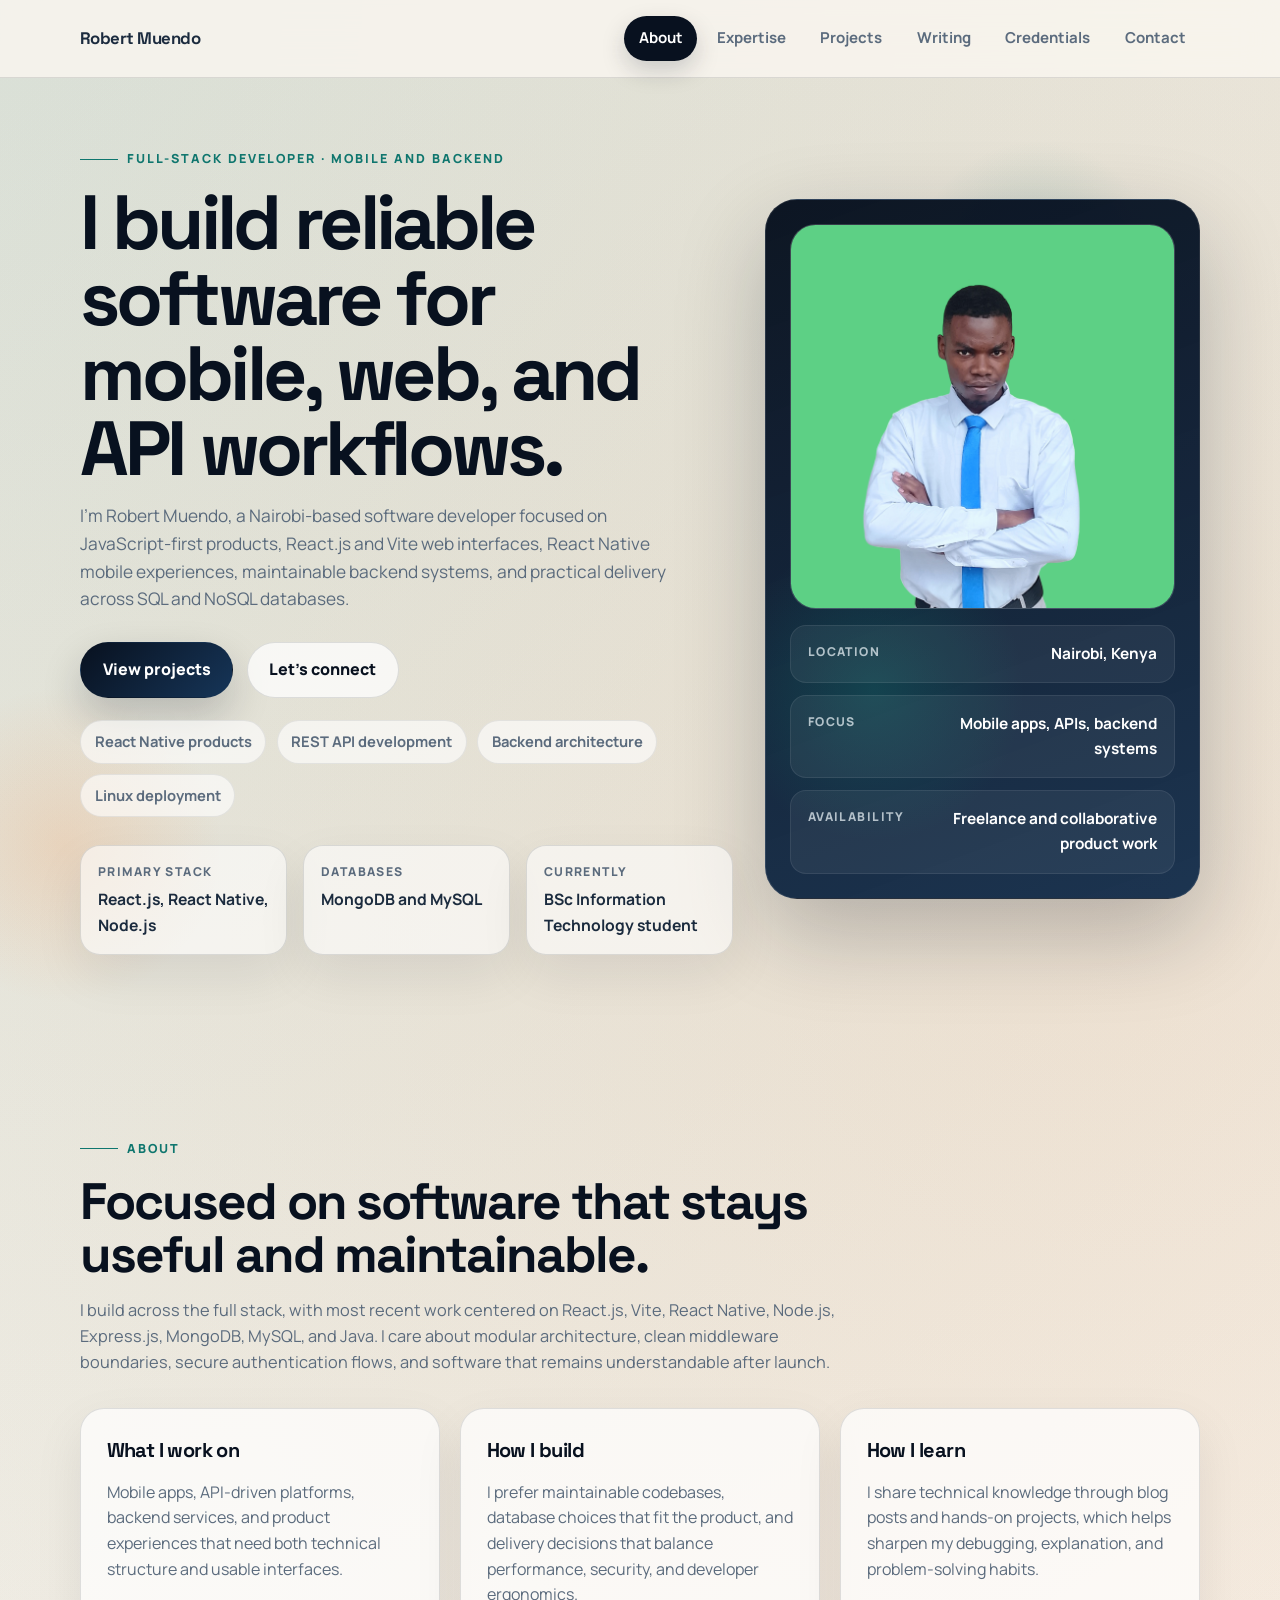
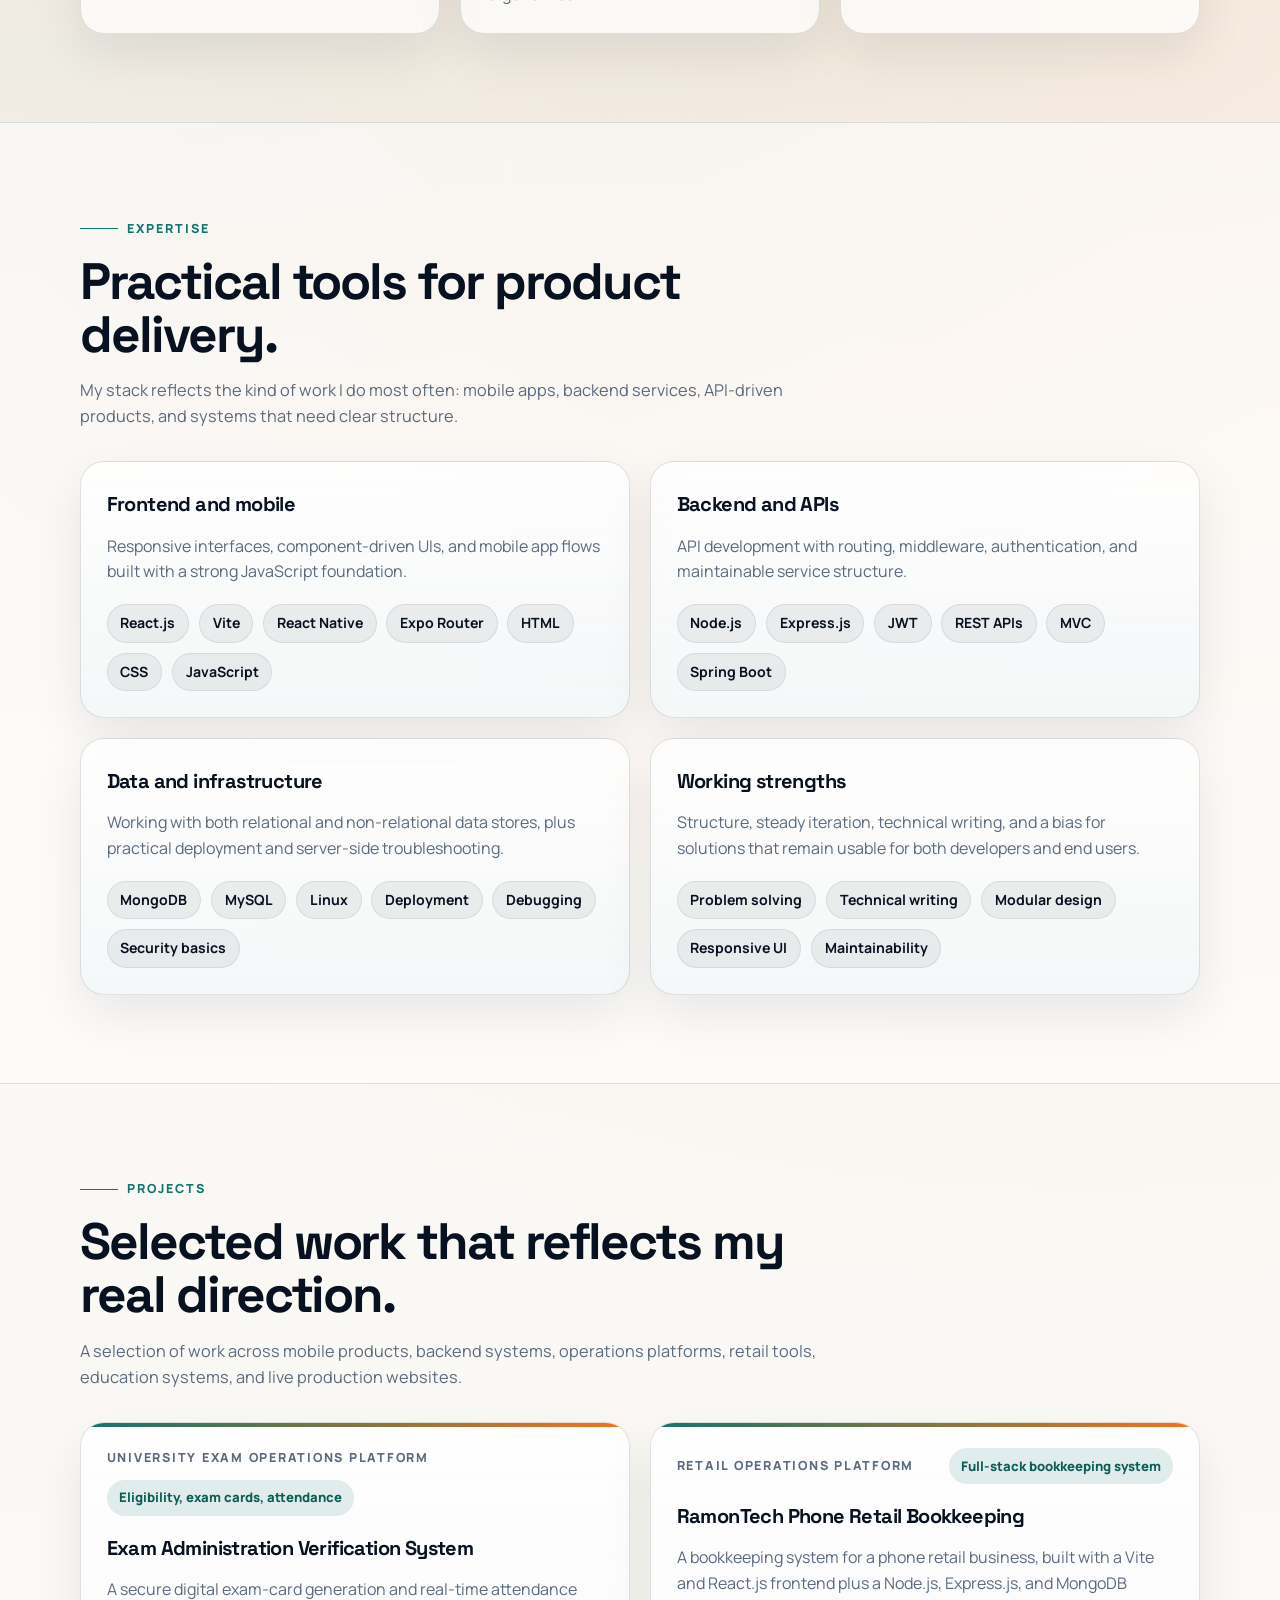
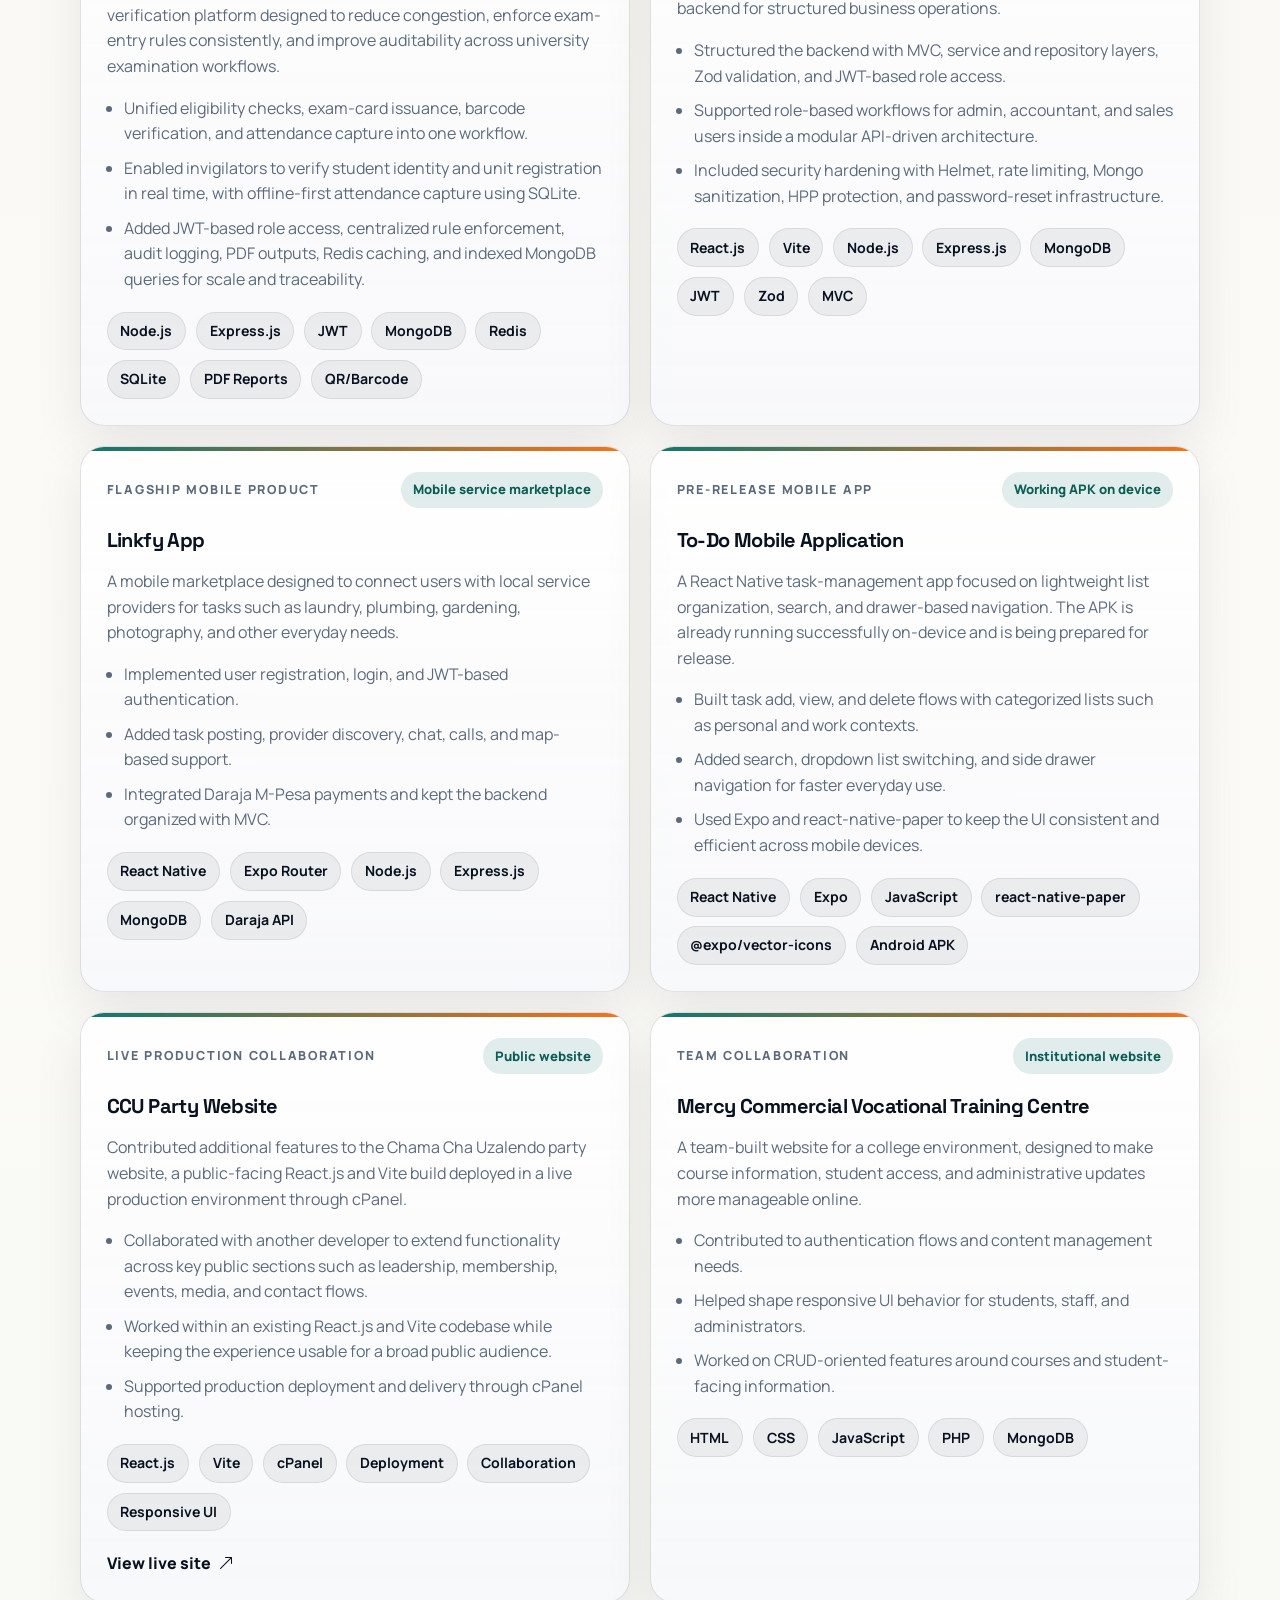
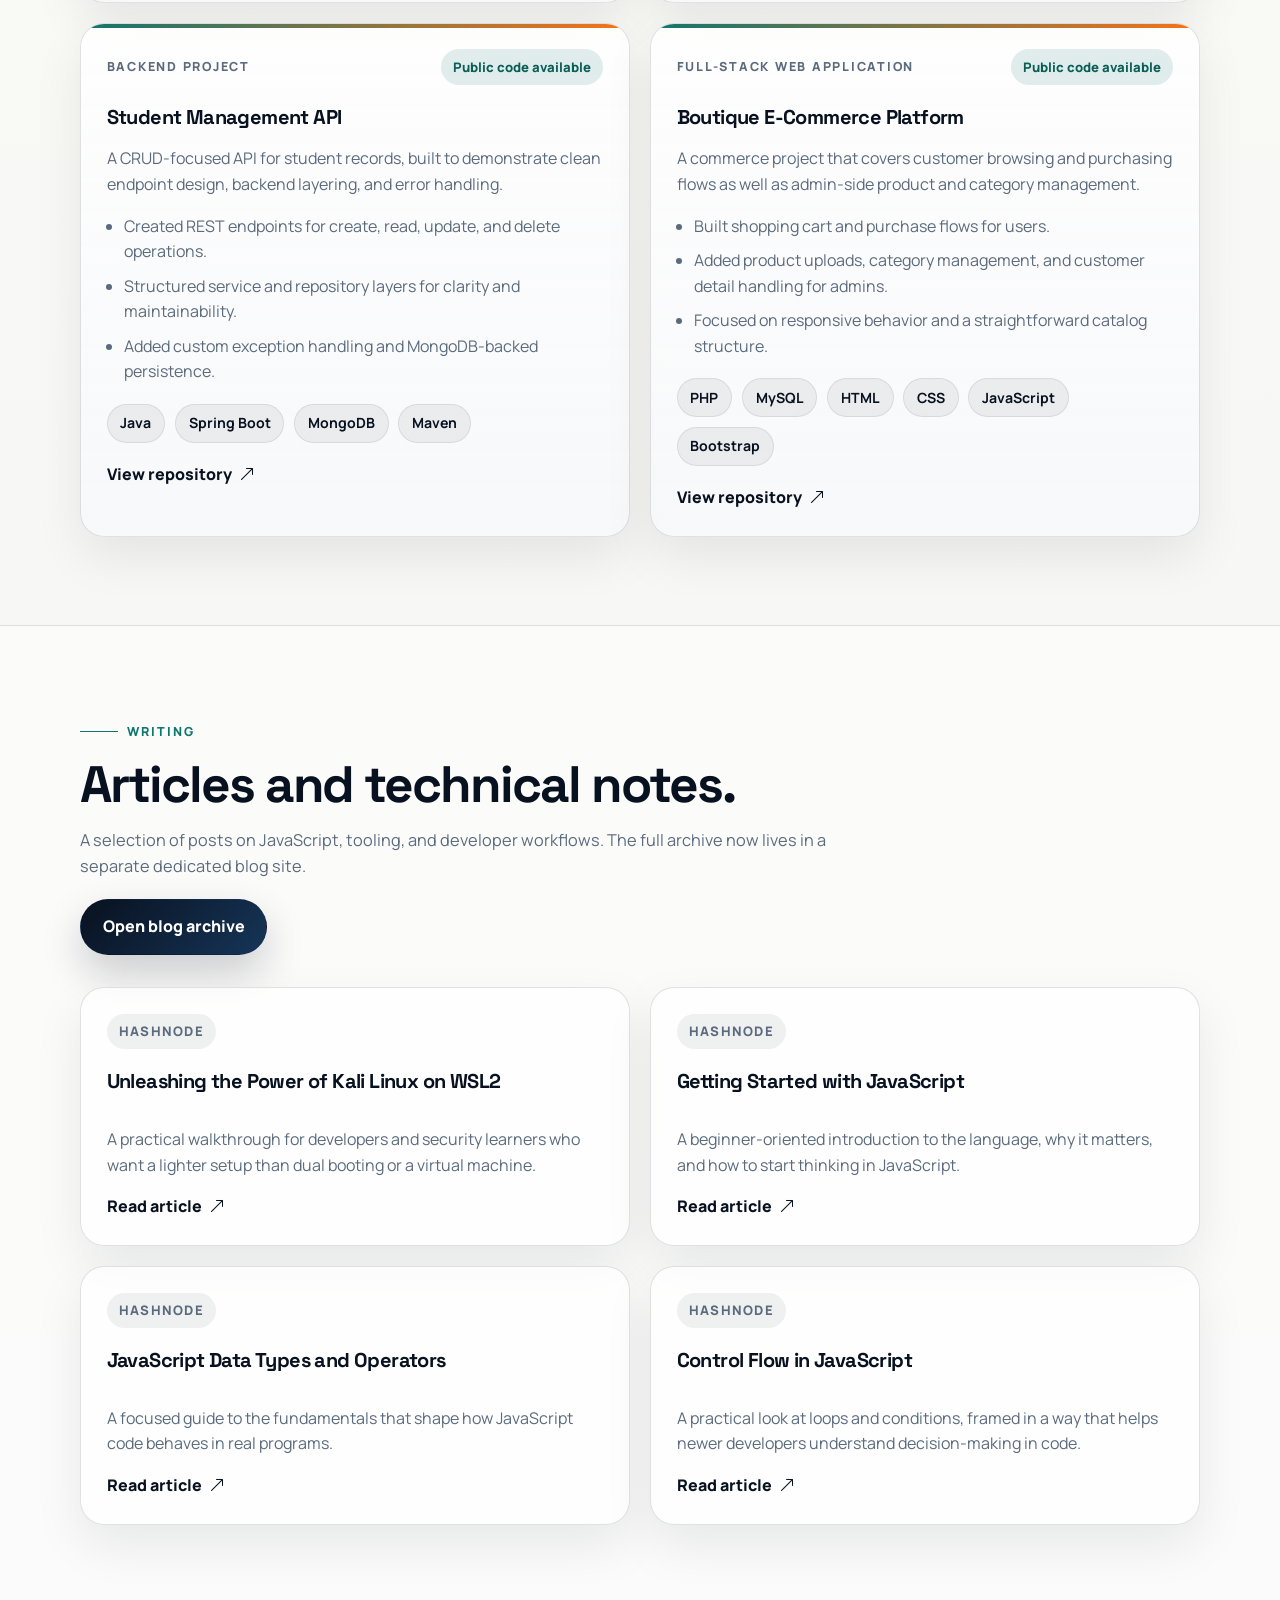
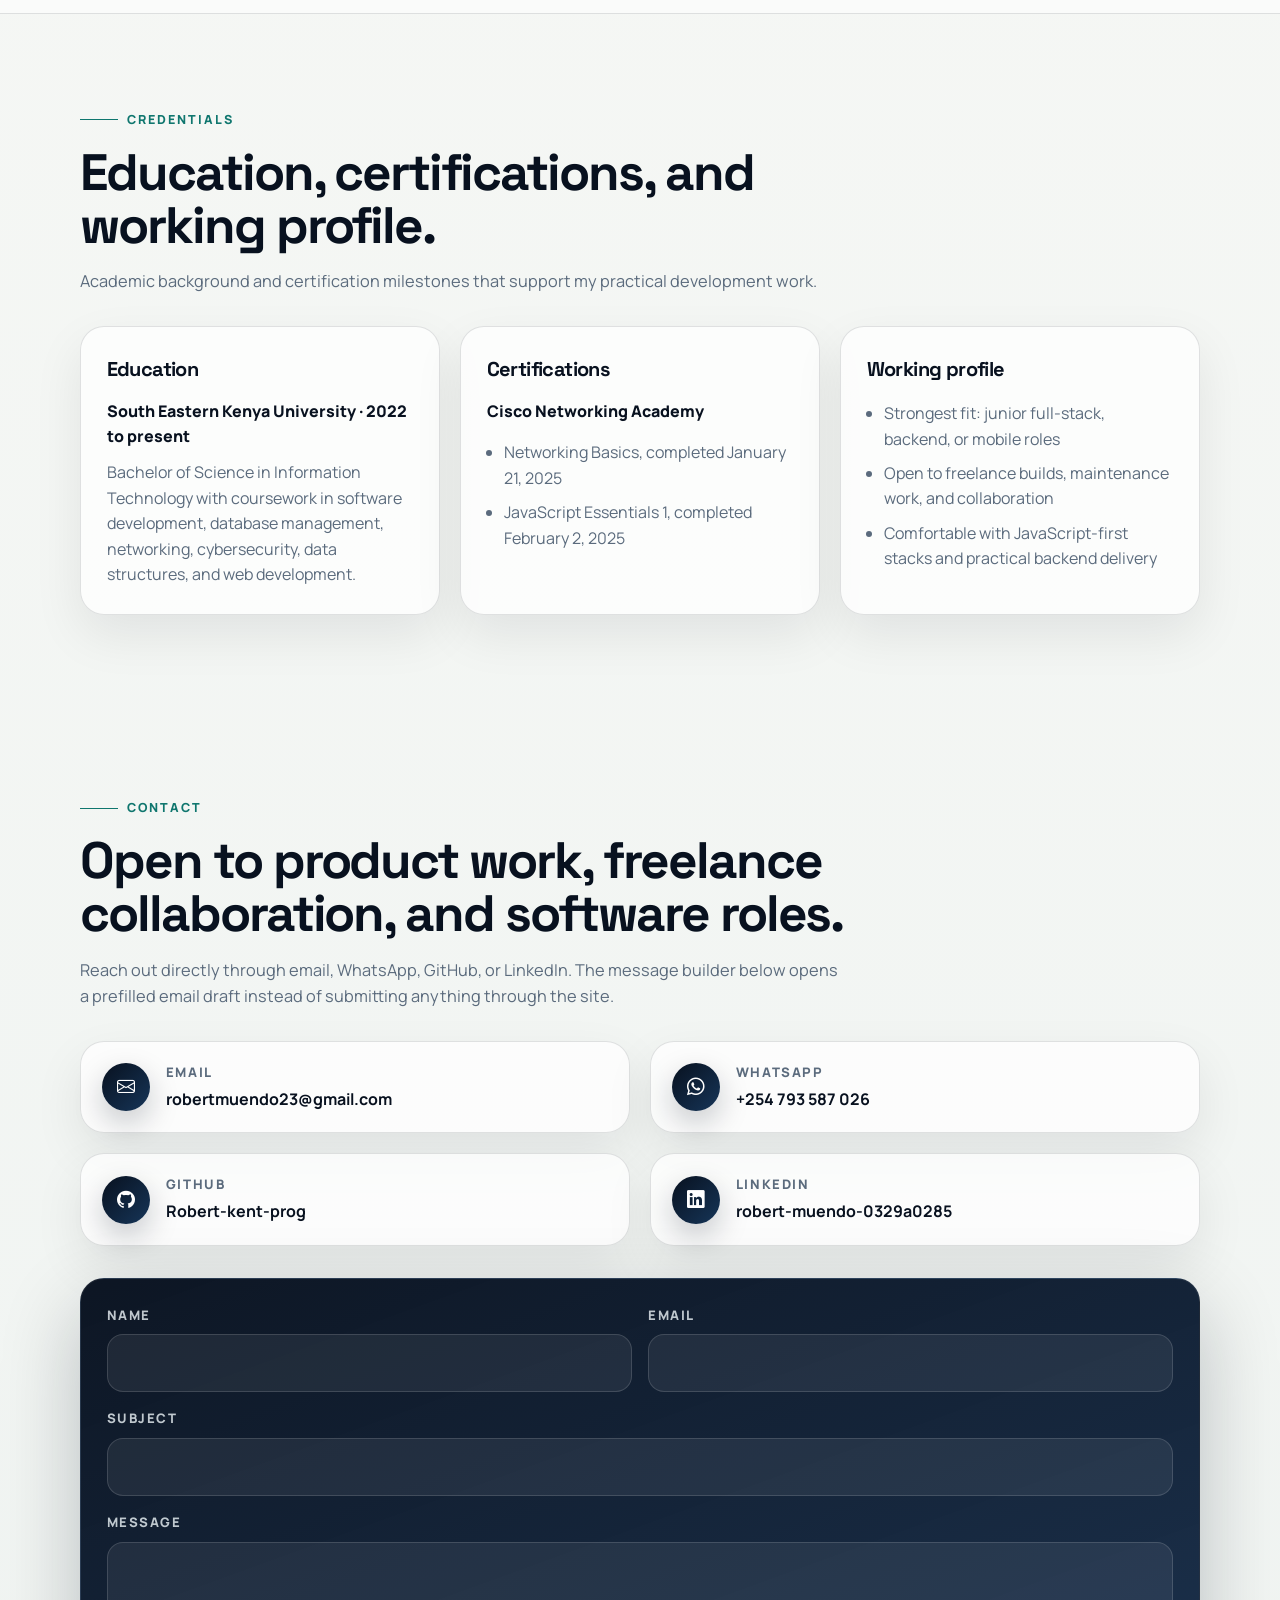
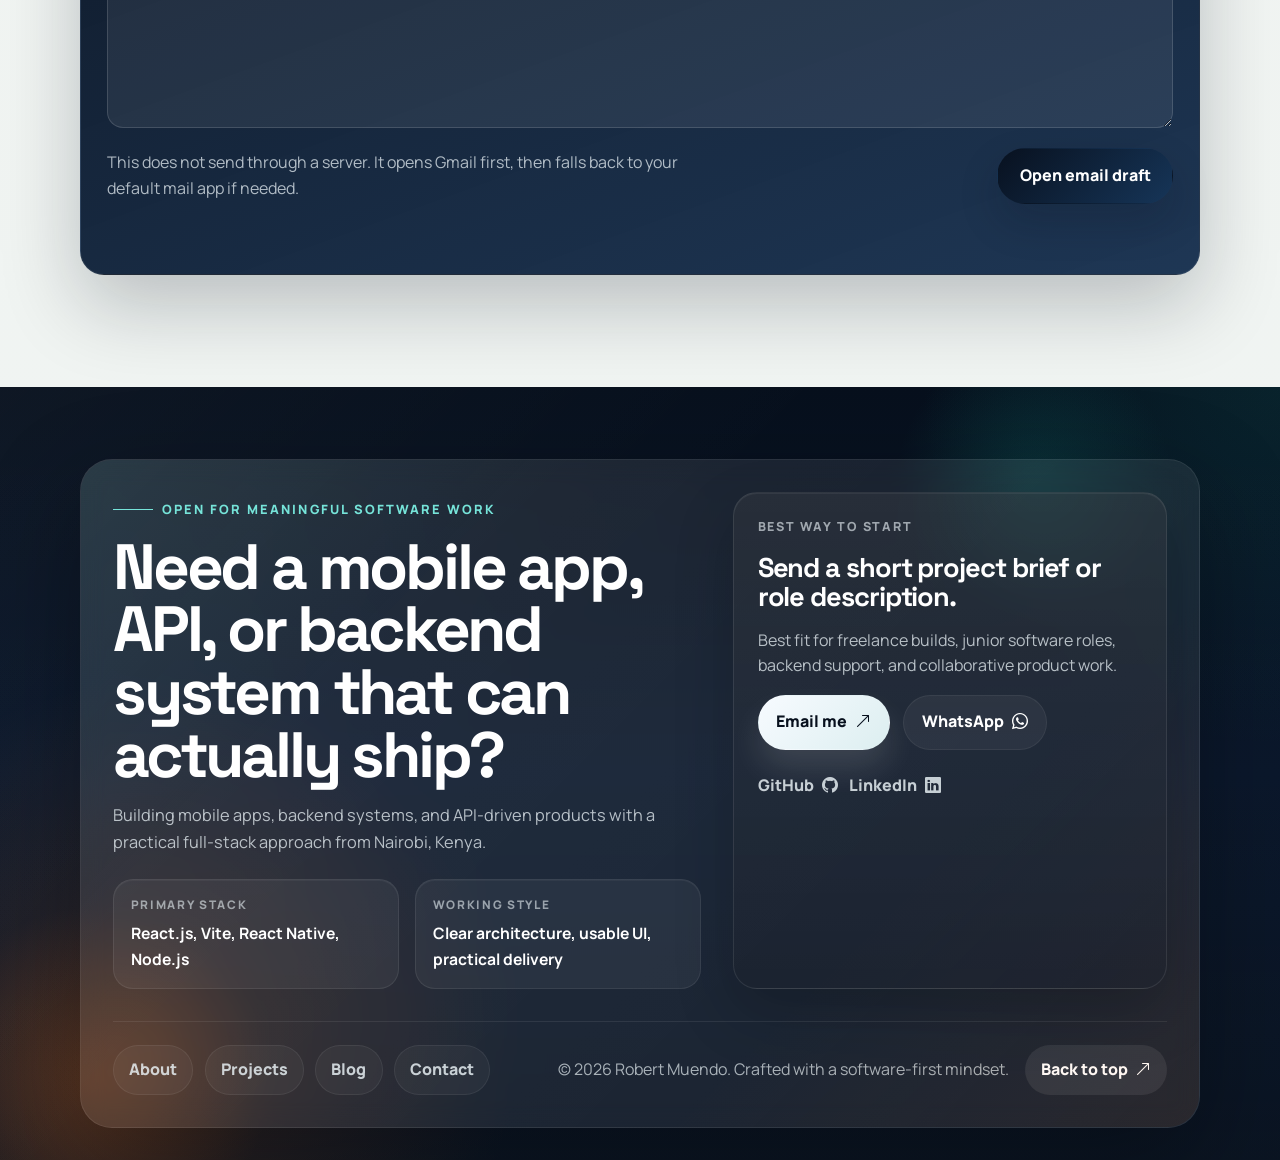
==== commit a9d641cc: "feat: add dedicated blog archive and portfolio updates" ====
--- a/index.html
+++ b/index.html
@@ -556,8 +556,12 @@
             <h2>Articles and technical notes.</h2>
             <p>
               A selection of posts on JavaScript, tooling, and developer
-              workflows.
+              workflows. The full archive now lives in a separate dedicated
+              blog site.
             </p>
+            <div class="section-actions">
+              <a class="button button-primary" href="blog/">Open blog archive</a>
+            </div>
           </div>
 
           <div class="articles-grid">
@@ -886,7 +890,7 @@
           <nav class="footer-nav" aria-label="Footer">
             <a href="#about">About</a>
             <a href="#projects">Projects</a>
-            <a href="#writing">Writing</a>
+            <a href="blog/">Blog</a>
             <a href="#contact">Contact</a>
           </nav>
 
--- a/assets/css/main.css
+++ b/assets/css/main.css
@@ -433,6 +433,13 @@
 .section-heading p:not(.eyebrow) {
   color: var(--muted);
   font-size: 1.02rem;
+}
+
+.section-actions {
+  display: flex;
+  flex-wrap: wrap;
+  gap: 0.85rem;
+  margin-top: 1.25rem;
 }
 
 .about-grid,
